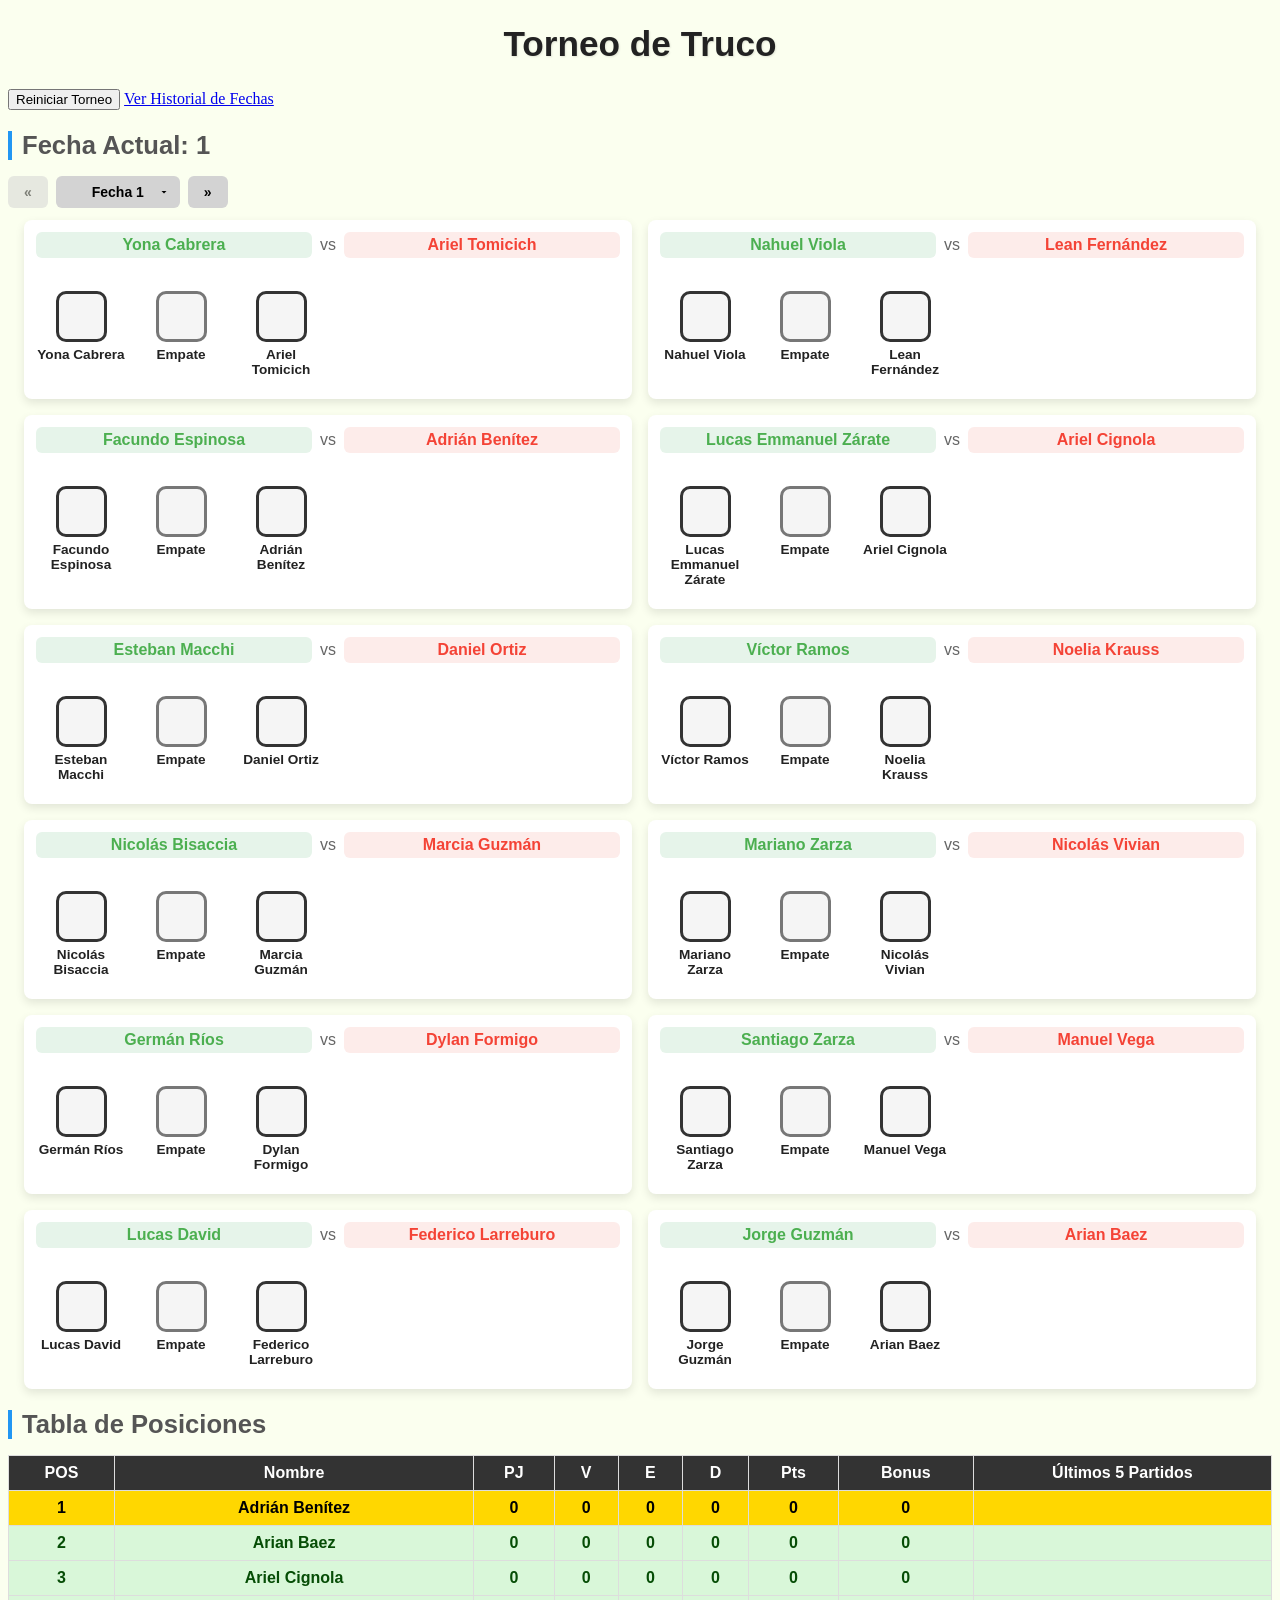
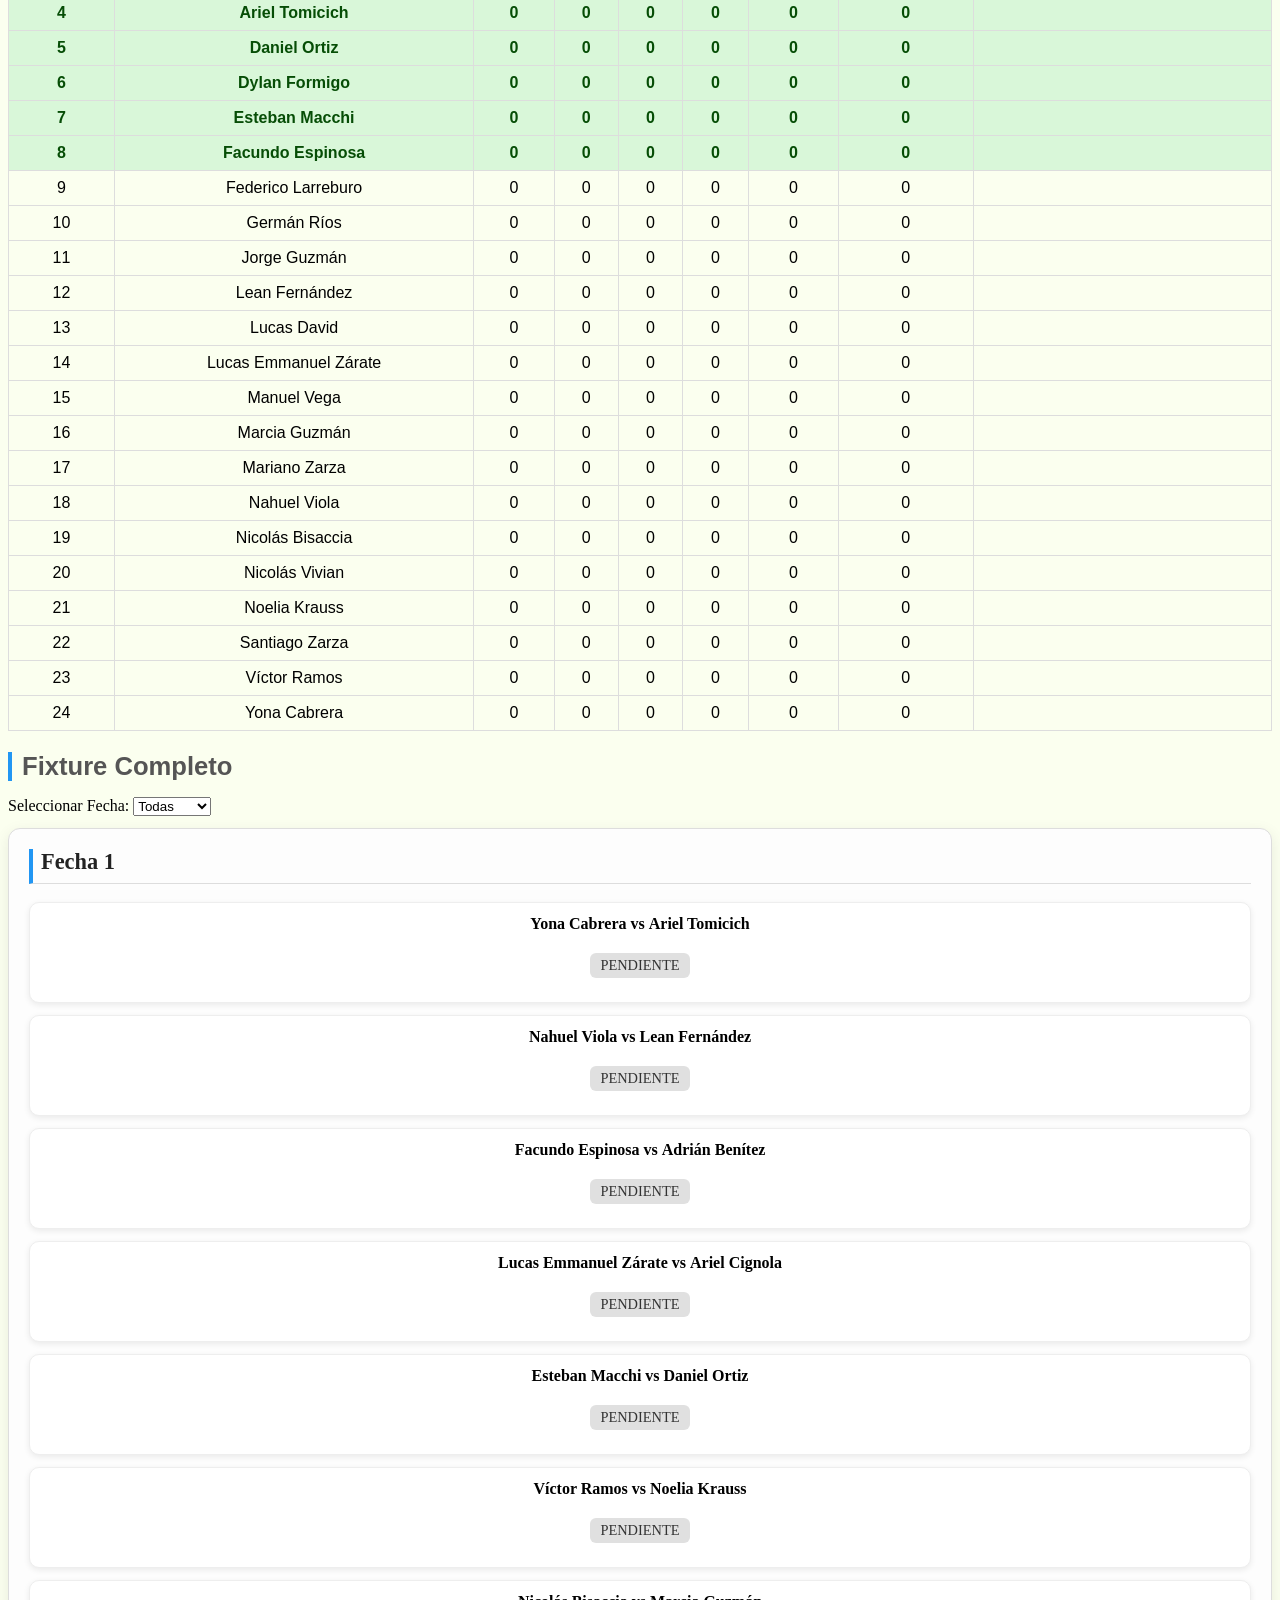
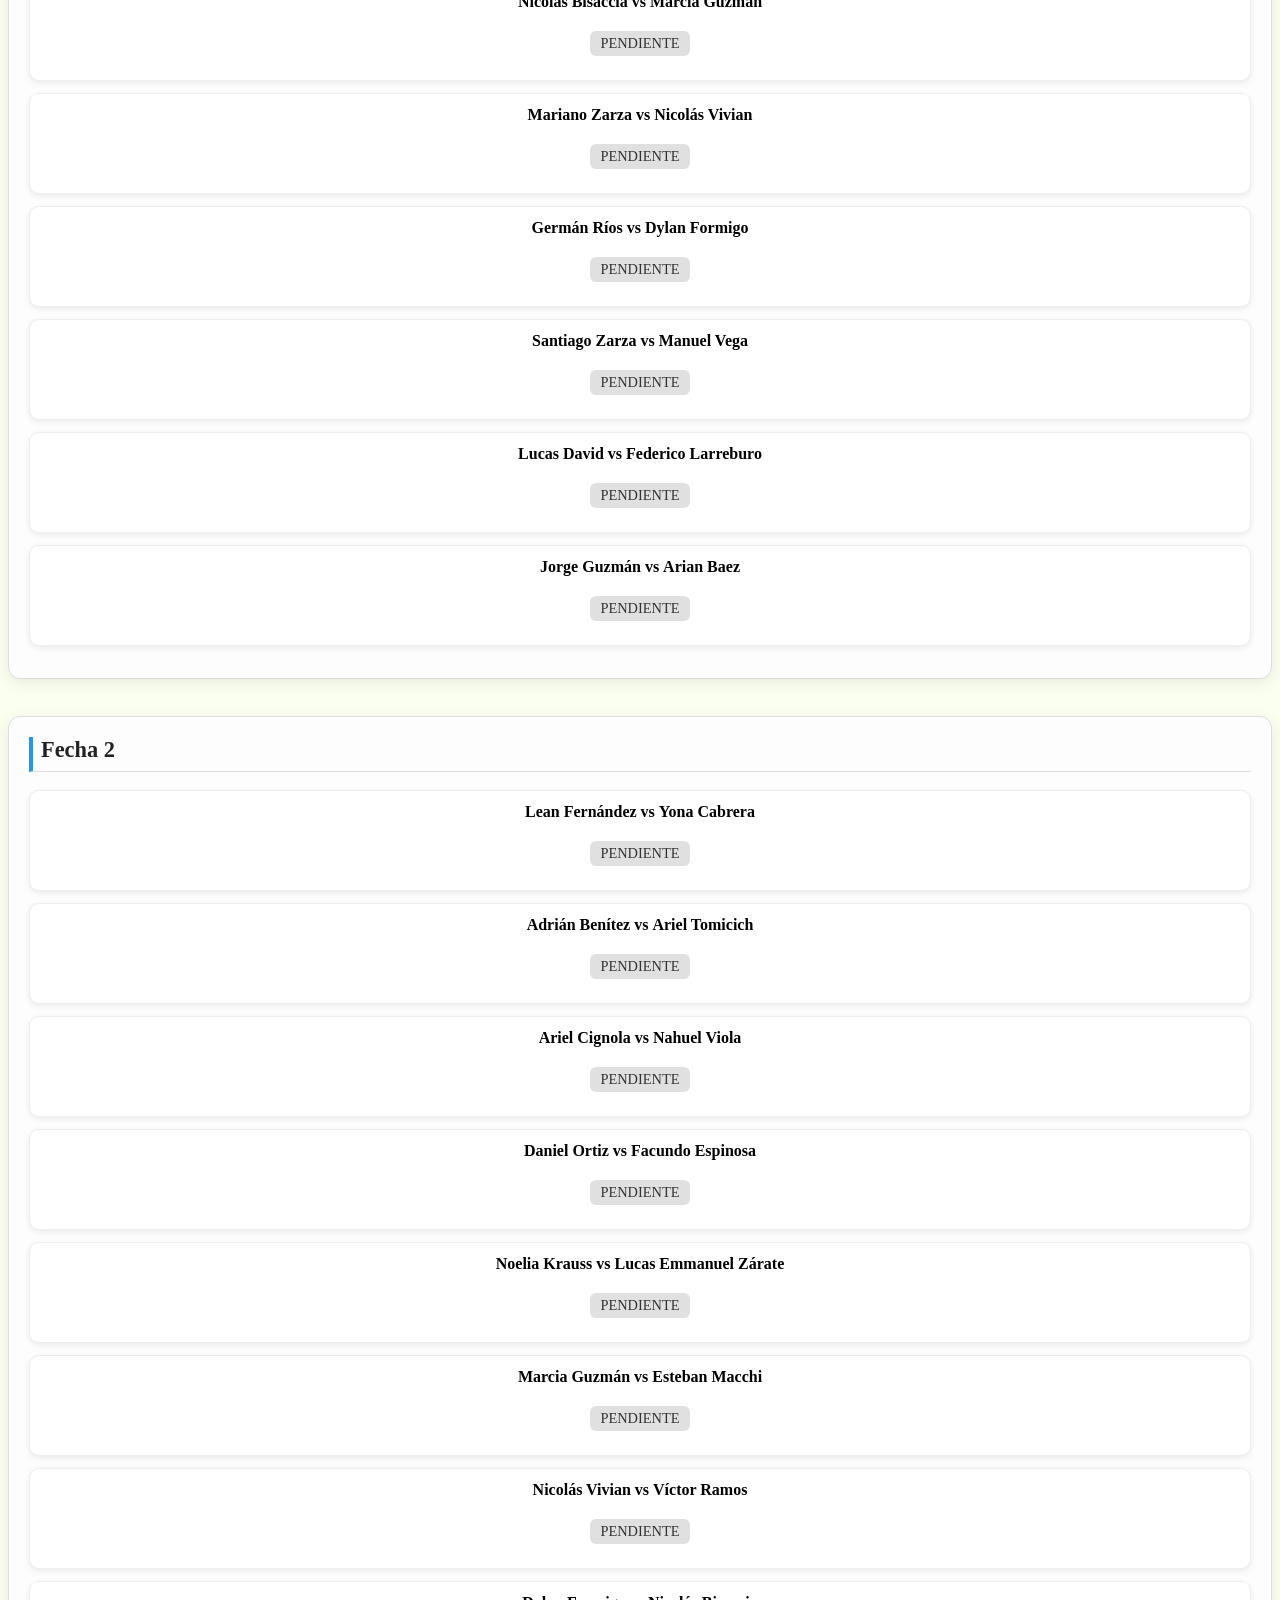
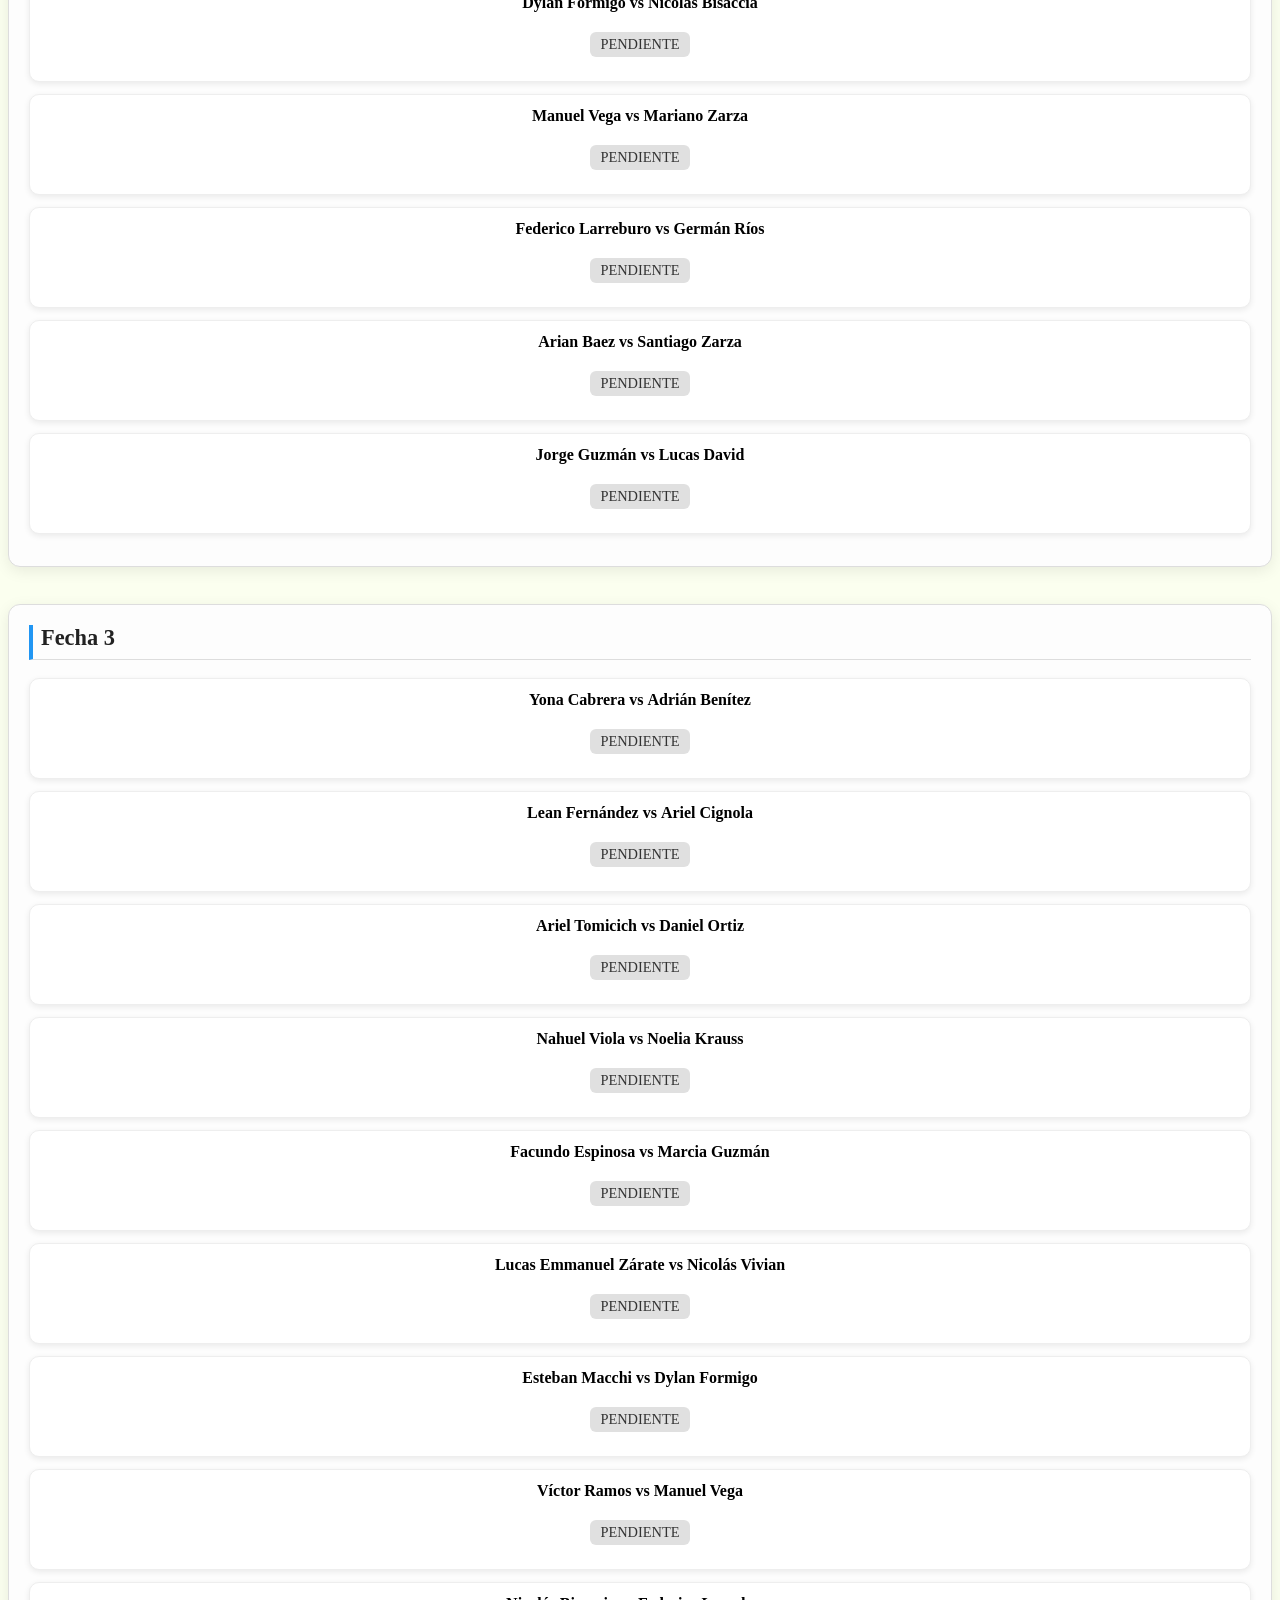
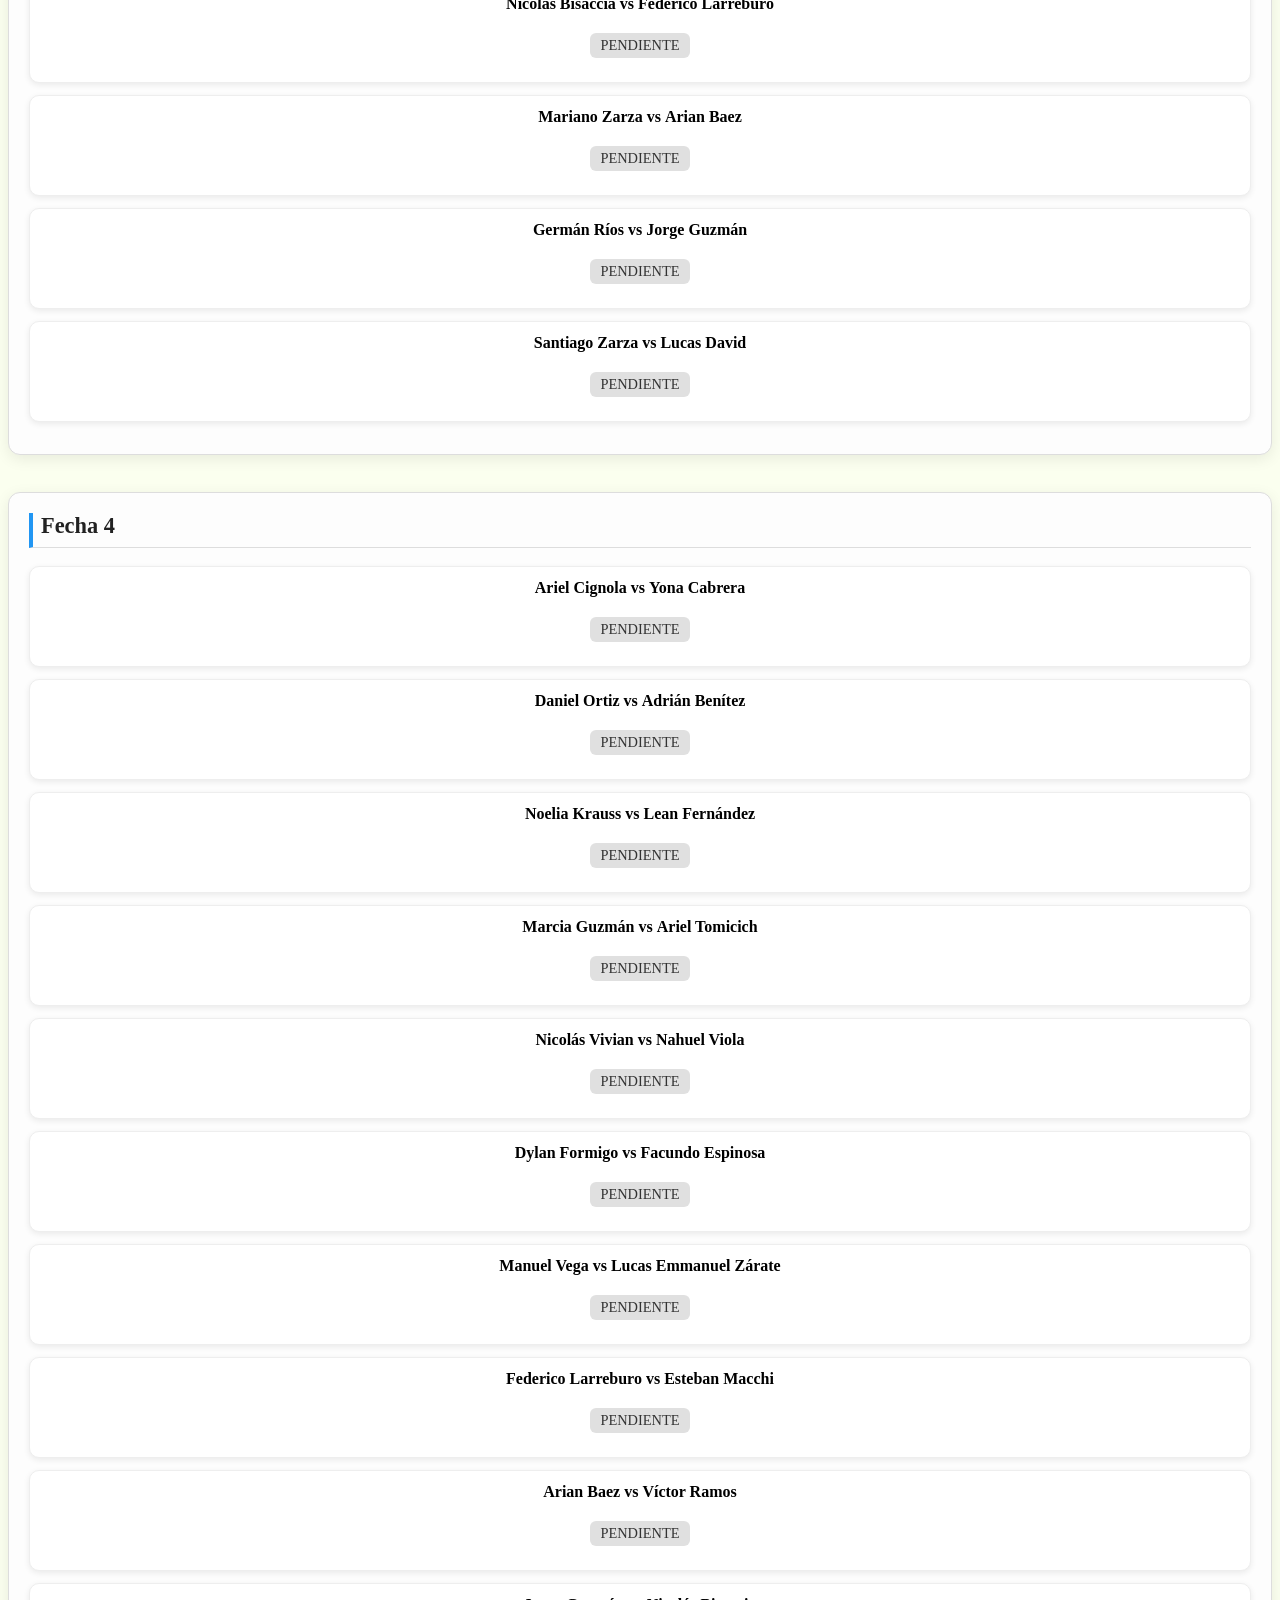
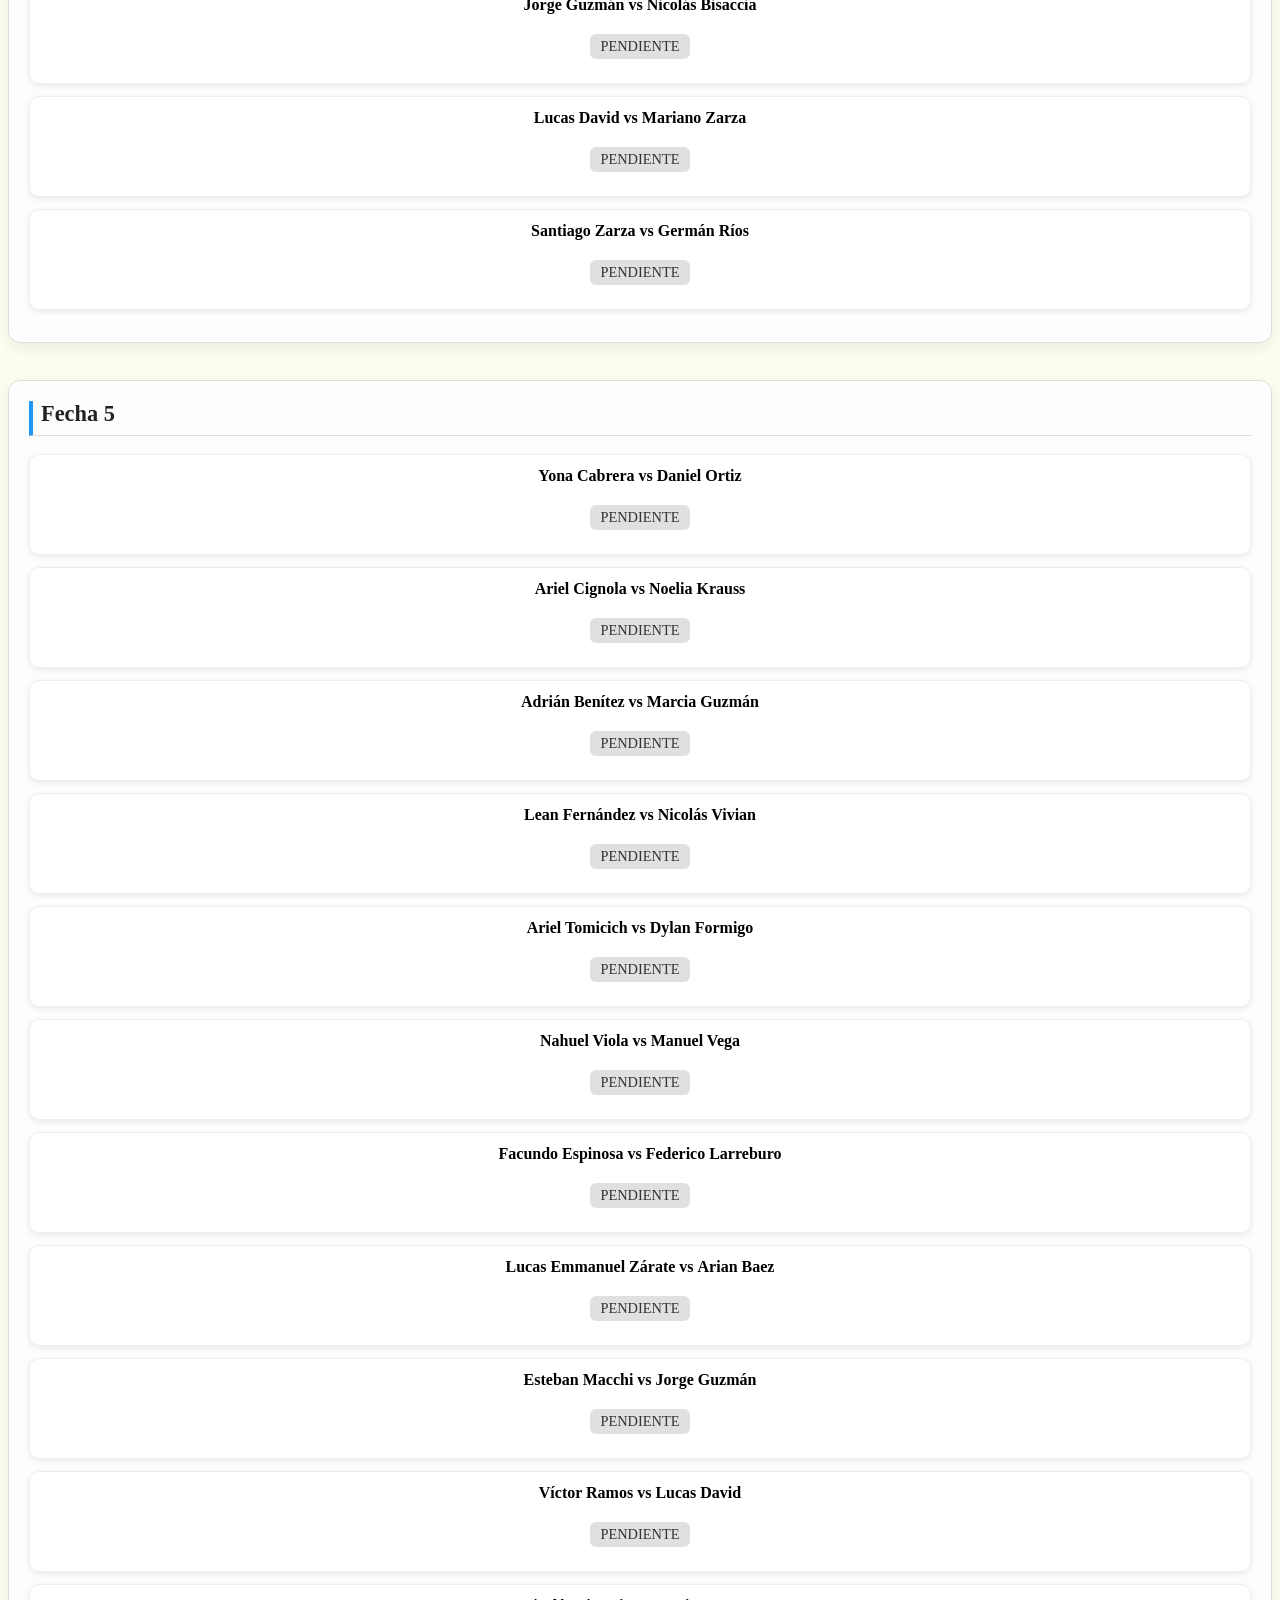
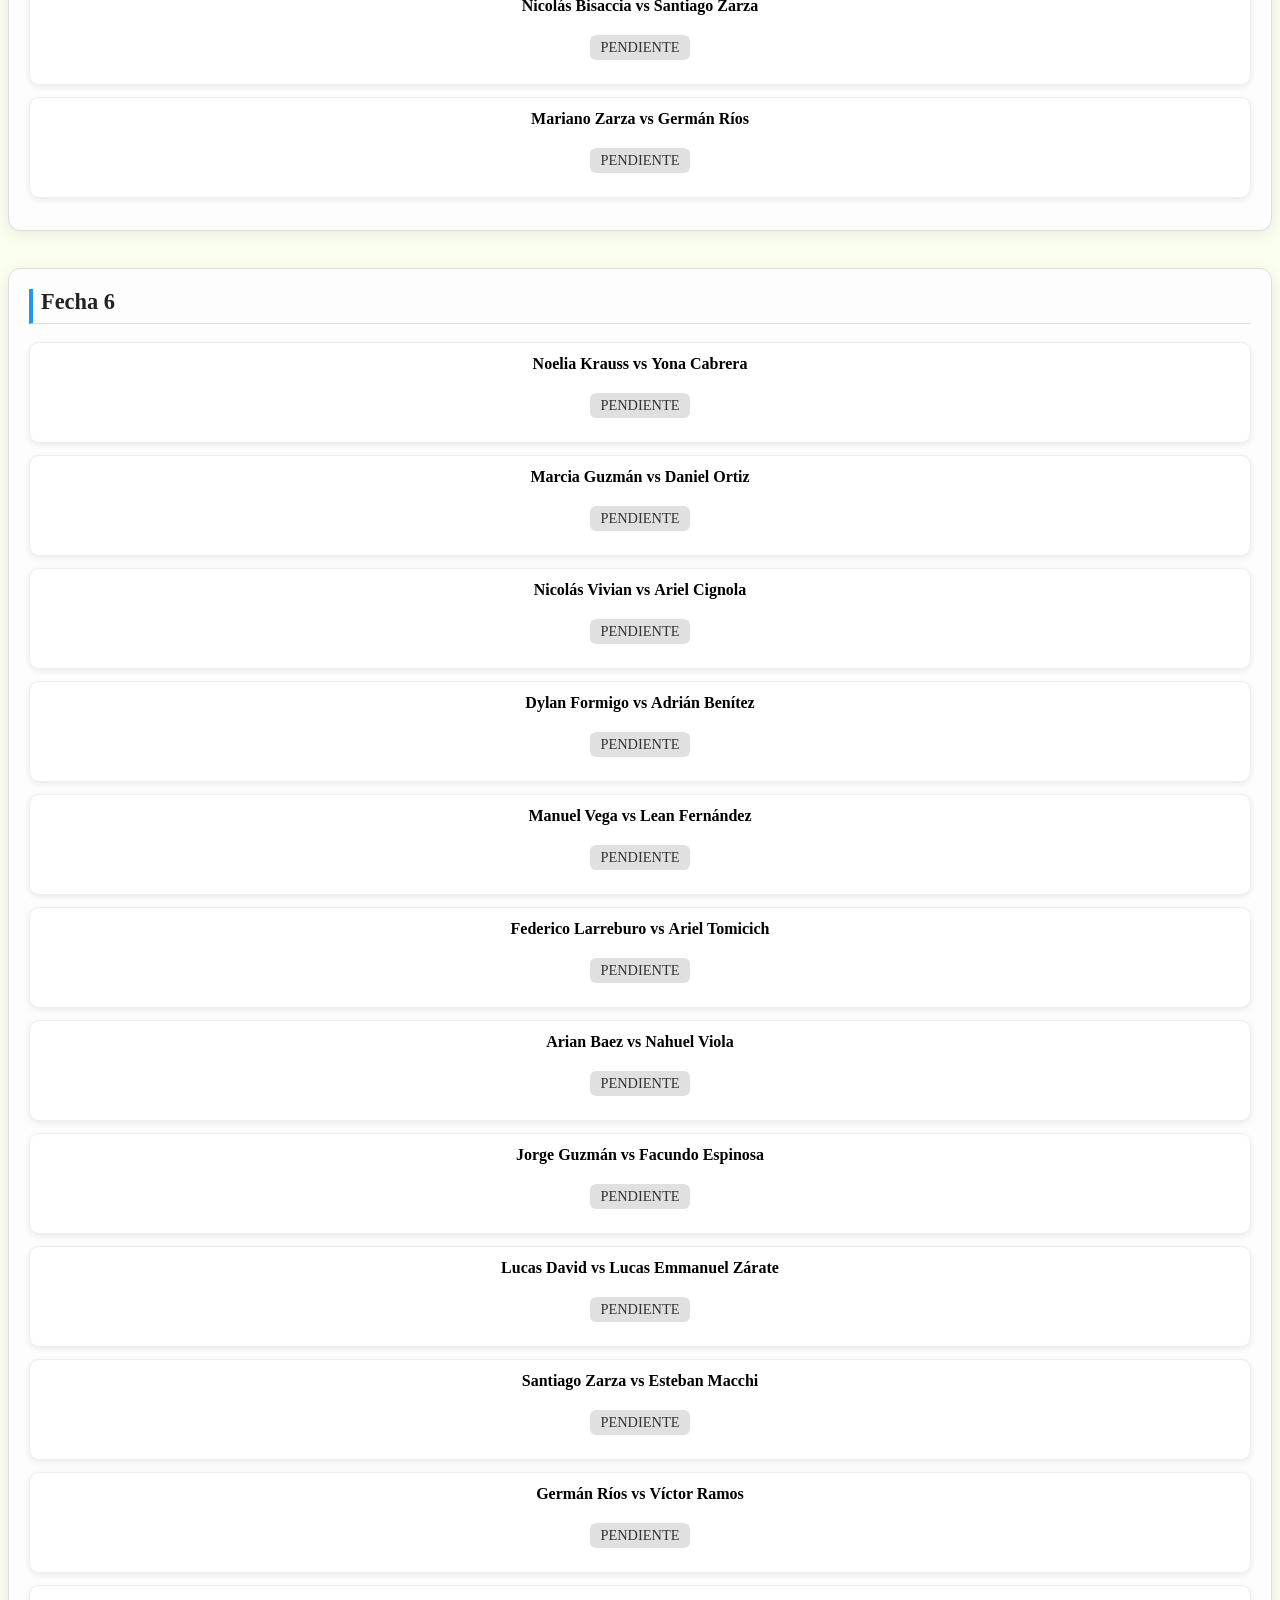
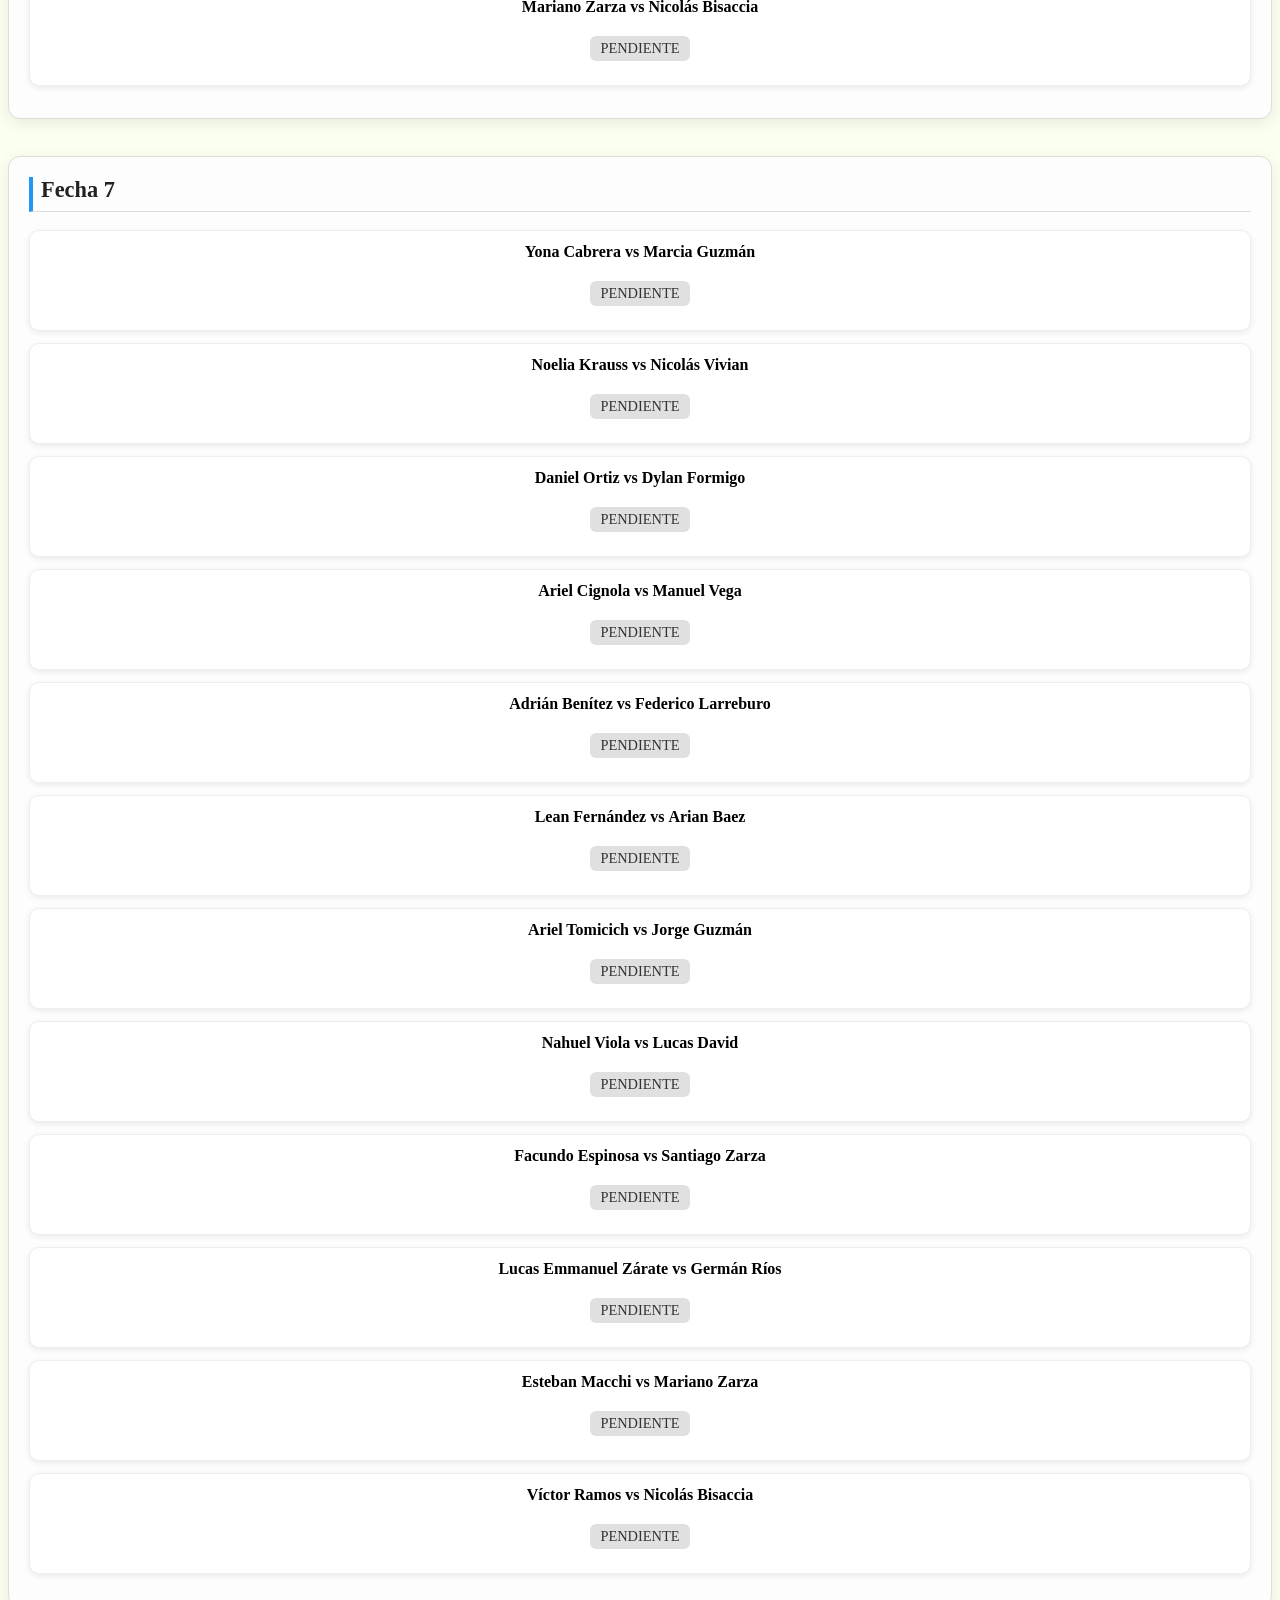
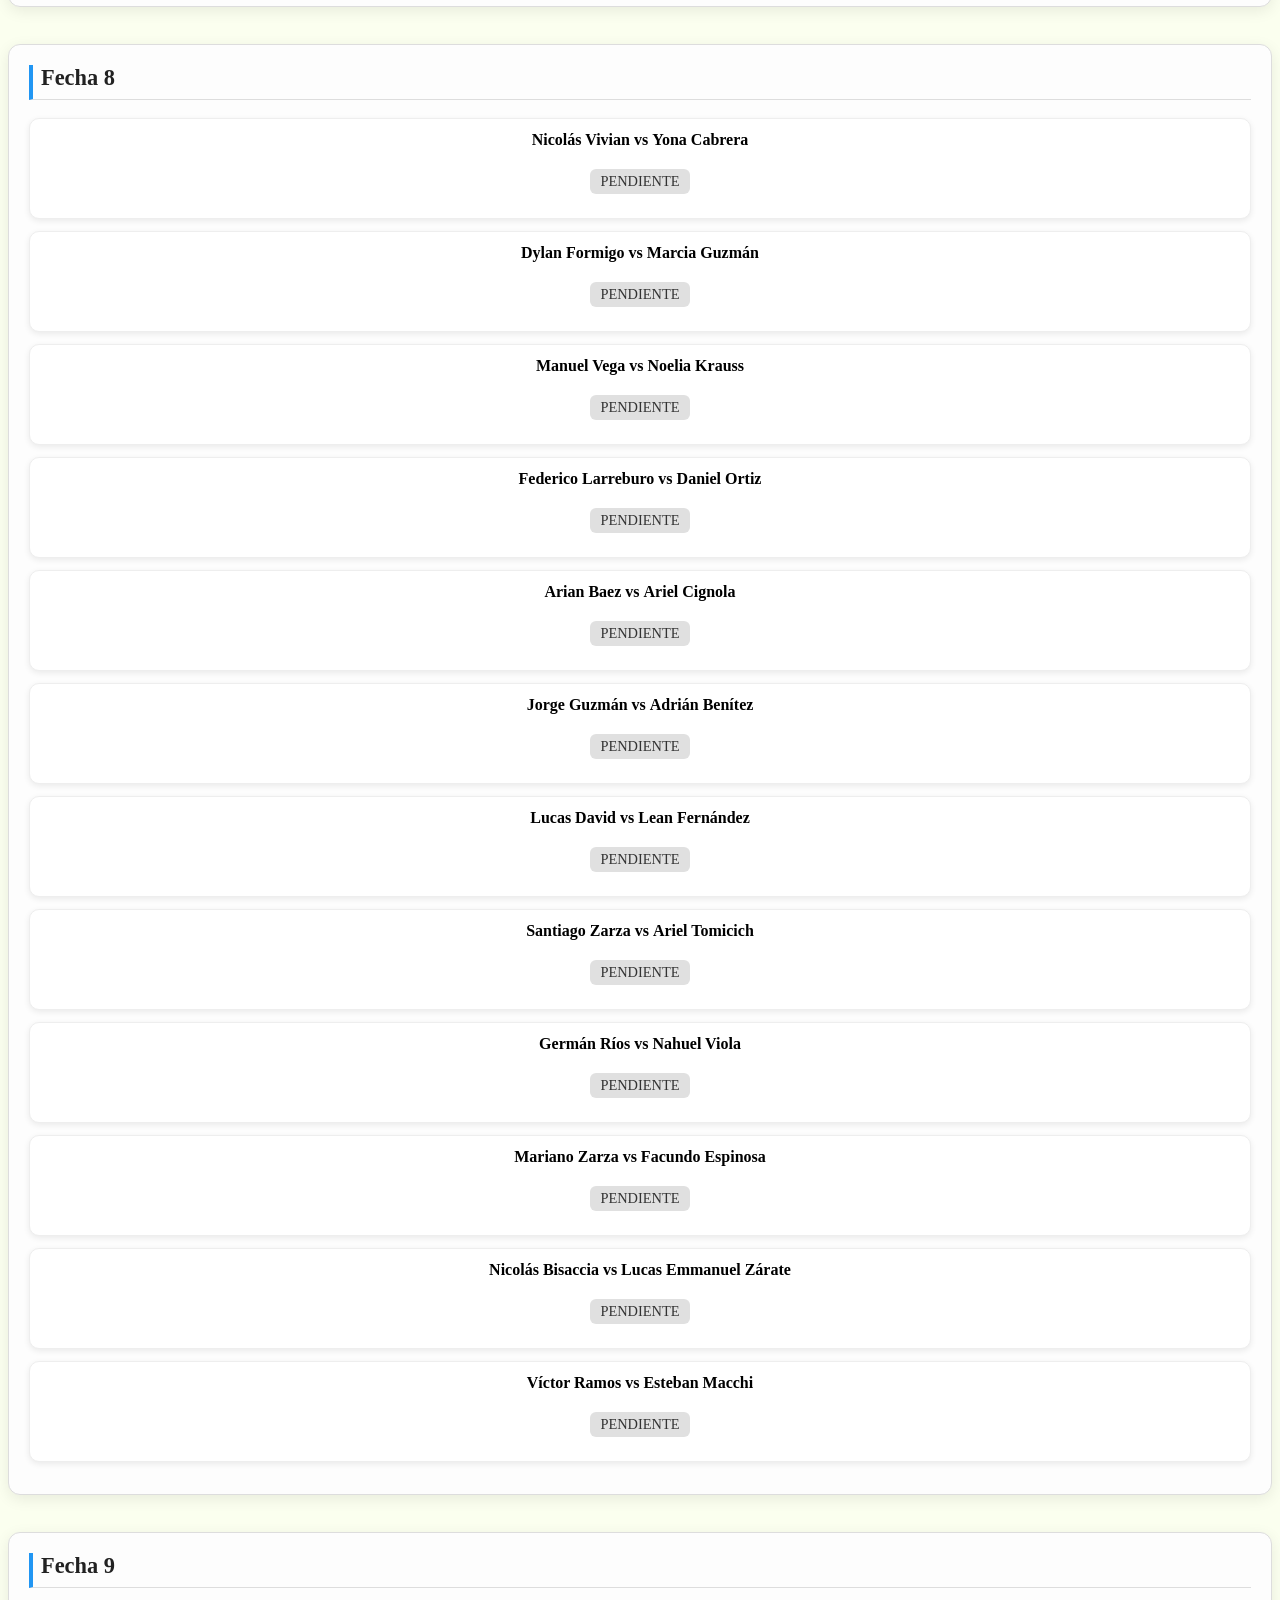
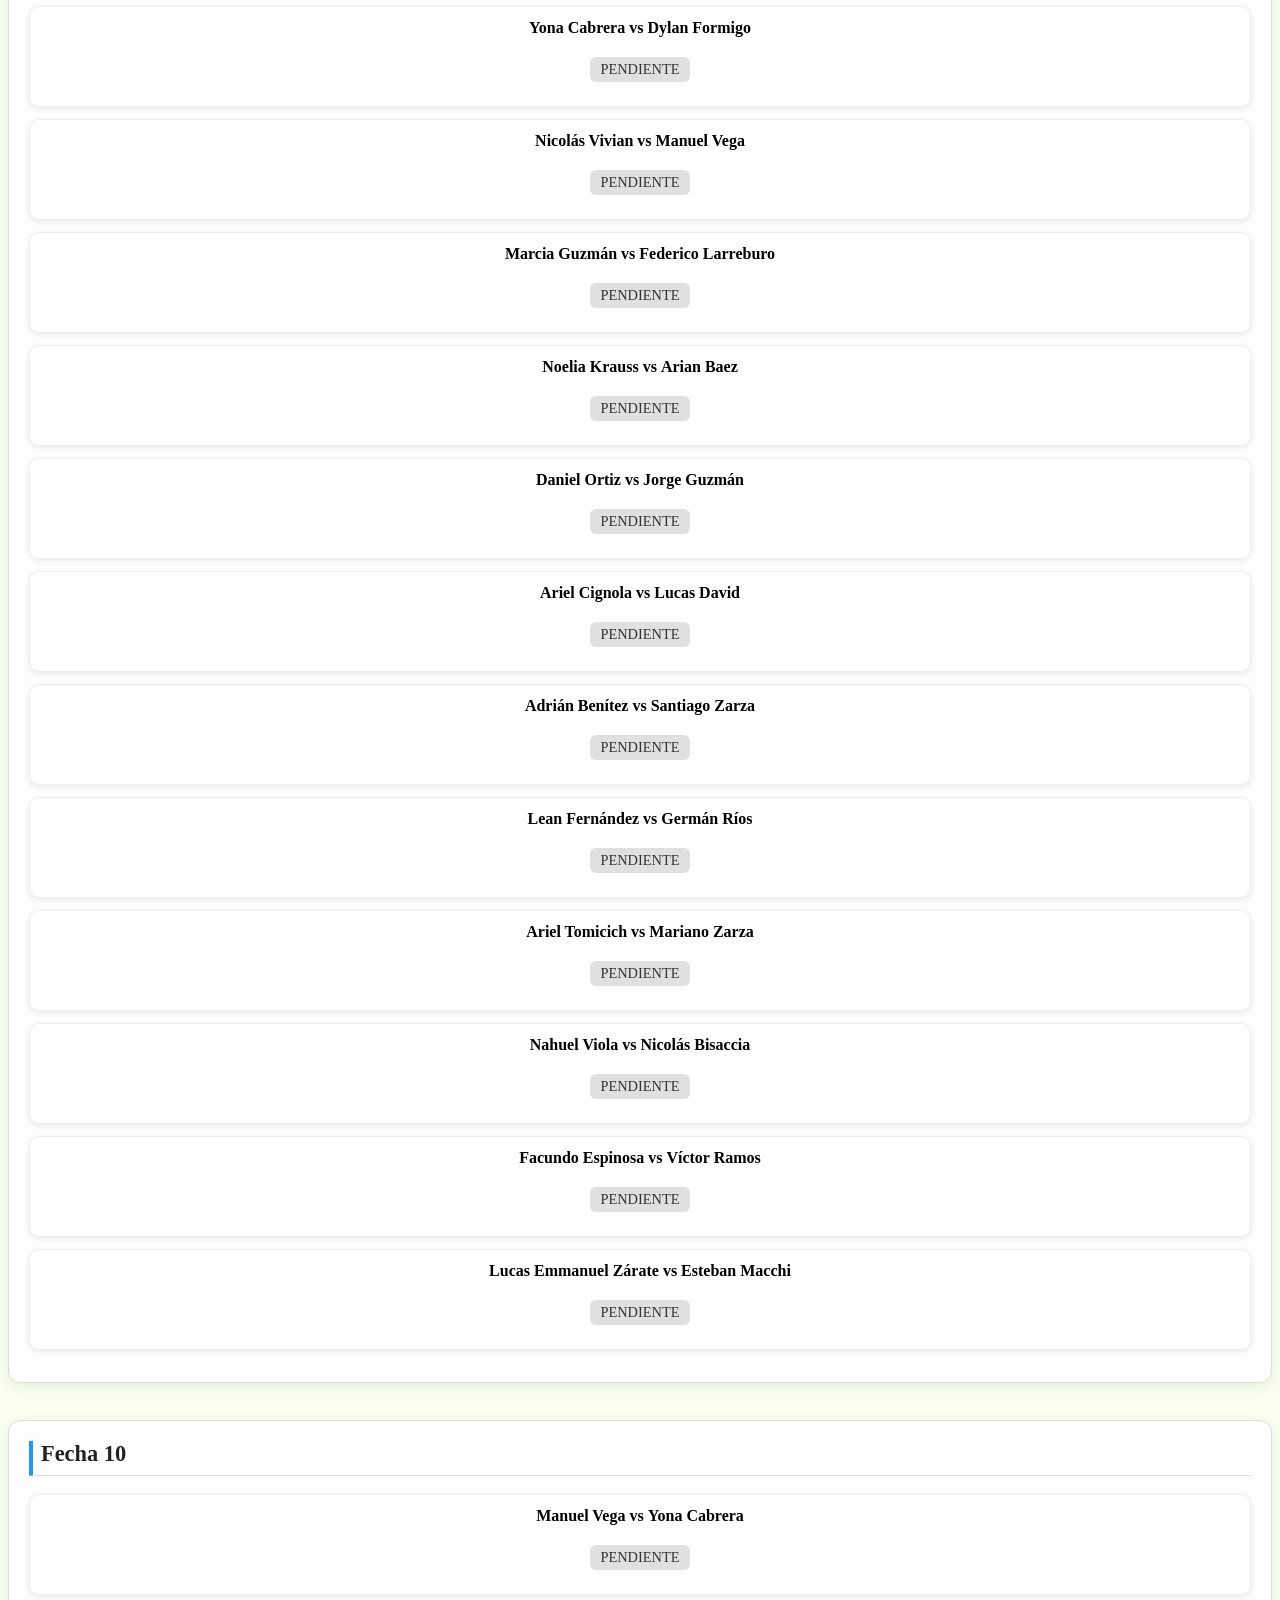
==== index.html @ e405fe9b "primer commit" ====
<!DOCTYPE html>
<html lang="en">
<head>
    <meta charset="UTF-8">
    <meta name="viewport" content="width=device-width, initial-scale=1.0">
    <link rel="shortcut icon" href="./fotos/favicon.ico" type="image/x-icon">
    <link rel="stylesheet" href="./css/estilo.css">
    <meta name="description=" content="Torneo de truco">
    <title>Torneos de Truco</title>
</head>
<body>

    <h1>Torneo de Truco</h1>

    <button onclick="reiniciarTorneo()">Reiniciar Torneo</button>
    <a href="./pages/historial.html" style="display:inline-block; margin-top:10px;">Ver Historial de Fechas</a>

    <h2>Fecha Actual: <span id="fecha-num">1</span></h2>
    <div id="fecha-info">
    <span id="fecha-num"></span>
    <span id="boton-siguiente-container"></span>
    </div>

    <div id="partidos"></div>

    <h2>Tabla de Posiciones</h2>
    <table id="tabla">
    <thead>
        <tr>
            <th>POS</th>
            <th>Nombre</th>
            <th>PJ</th>
            <th>V</th>
            <th>E</th>
            <th>D</th>
            <th>Pts</th>
            <th>Bonus</th>
            <th>Últimos 5 Partidos</th>
        </tr>
    </thead>
    <tbody></tbody>
    </table>


    <h2>Fixture Completo</h2>
    
    <label for="selector-fecha">Seleccionar Fecha:</label>
    <select id="selector-fecha"></select>
    <div id="fixture-completo"></div>
    

<script src="./js/script.js"></script>
</body>
</html>
---- css/estilo.css ----
#tabla {
  width: 100%;
  border-collapse: collapse;
  font-family: "Arial", sans-serif;
}
#tabla th, #tabla td {
  padding: 8px 12px;
  text-align: center;
  border: 1px solid #ddd;
}
#tabla th {
  background-color: #333;
  color: #fff;
}
#tabla tbody tr {
  transition: background 0.2s;
}
#tabla tbody tr:hover {
  background-color: #f5f5f5;
}
#tabla tbody tr:first-child {
  background-color: #FFD700;
  font-weight: bold;
  color: #000;
}
#tabla tbody tr:nth-child(n+2):nth-child(-n+8) {
  background-color: #d9f7d9;
  font-weight: bold;
  color: #064d06;
}

/* FIXTURE COMPLETO */
.fixture-fecha {
  background: #fff;
  border: 1px solid #ddd;
  border-radius: 10px;
  padding: 15px;
  box-shadow: 0 3px 6px rgba(0, 0, 0, 0.08);
  margin-bottom: 25px;
}
.fixture-fecha h3 {
  margin: 0 0 12px;
  font-size: 1.3rem;
  color: #222;
  border-left: 4px solid #2196F3;
  padding-left: 8px;
}

.partido-item {
  display: flex;
  justify-content: space-between;
  align-items: center;
  padding: 10px 12px;
  margin-bottom: 8px;
  background: #f9f9f9;
  border-radius: 8px;
  border: 1px solid #eee;
}
.partido-item span {
  font-weight: bold;
}

.partido-estado {
  color: #555;
  font-size: 0.9rem;
}
.partido-estado.finalizado {
  color: #4CAF50;
  font-weight: bold;
}
.partido-estado.pendiente {
  color: #f44336;
  font-weight: bold;
}

#fixture-completo {
  display: flex;
  flex-direction: column;
  gap: 25px;
  margin-top: 15px;
}
#fixture-completo .fixture-fecha {
  background: #fdfdfd;
  border-radius: 12px;
  padding: 20px;
  box-shadow: 0 4px 15px rgba(0, 0, 0, 0.08);
}
#fixture-completo .fixture-fecha h3 {
  margin-bottom: 18px;
  font-size: 1.4rem;
  color: #222;
  border-bottom: 1px solid #ddd;
  padding-bottom: 8px;
}
#fixture-completo .fixture-fecha .partido-item {
  display: flex;
  flex-direction: column;
  gap: 8px;
  margin-bottom: 12px;
  padding: 12px 15px;
  border-radius: 10px;
  background: #fff;
  box-shadow: 0 2px 6px rgba(0, 0, 0, 0.08);
  transition: transform 0.2s, box-shadow 0.2s;
  cursor: pointer;
}
#fixture-completo .fixture-fecha .partido-item:hover {
  transform: translateY(-2px);
  box-shadow: 0 6px 16px rgba(0, 0, 0, 0.15);
}
#fixture-completo .fixture-fecha .partido-item .fila-equipos {
  display: flex;
  justify-content: space-between;
  font-weight: 600;
  font-size: 1.1rem;
  color: #333;
}
#fixture-completo .fixture-fecha .partido-item .fila-equipos span {
  flex: 1;
  text-align: center;
}
#fixture-completo .fixture-fecha .partido-item .fila-resultado {
  display: flex;
  justify-content: space-between;
  align-items: center;
  font-size: 1rem;
}
#fixture-completo .fixture-fecha .partido-item .fila-resultado .resultado {
  font-weight: bold;
  min-width: 60px;
  text-align: center;
}
#fixture-completo .fixture-fecha .partido-item .fila-resultado .partido-estado {
  border-radius: 6px;
  padding: 4px 10px;
  font-size: 0.9rem;
  font-weight: 500;
  text-transform: uppercase;
}
#fixture-completo .fixture-fecha .partido-item .fila-resultado .partido-estado.finalizado.local {
  background: #4caf50;
  color: #fff;
}
#fixture-completo .fixture-fecha .partido-item .fila-resultado .partido-estado.finalizado.visitante {
  background: #f44336;
  color: #fff;
}
#fixture-completo .fixture-fecha .partido-item .fila-resultado .partido-estado.finalizado.empate {
  background: #ffc107;
  color: #000;
}
#fixture-completo .fixture-fecha .partido-item .fila-resultado .partido-estado.pendiente {
  background: #e0e0e0;
  color: #333;
}
#fixture-completo .fixture-fecha .partido-item .fila-resultado .btn-detalles {
  background: #2196f3;
  color: #fff;
  border: none;
  padding: 5px 12px;
  border-radius: 6px;
  cursor: pointer;
  font-size: 0.85rem;
  transition: background 0.2s;
}
#fixture-completo .fixture-fecha .partido-item .fila-resultado .btn-detalles:hover {
  background: #1976d2;
}

.partidos-container {
  display: grid;
  grid-template-columns: repeat(2, 1fr);
  grid-template-rows: repeat(2, auto);
  gap: 16px;
  padding: 0 16px;
}

.partido {
  background: #ffffff;
  border-radius: 8px;
  box-shadow: 0 4px 10px rgba(0, 0, 0, 0.1);
  padding: 12px;
  display: flex;
  flex-direction: column;
  gap: 8px;
  font-family: "Inter", sans-serif;
}

.partido-header {
  display: flex;
  justify-content: space-between;
  align-items: center;
  font-size: 1rem;
  font-weight: 600;
}
.partido-header .jugador {
  padding: 4px 8px;
  border-radius: 6px;
  flex: 1;
  text-align: center;
}
.partido-header .jugador.local {
  color: #4CAF50;
  background: #e6f4ea;
}
.partido-header .jugador.visitante {
  color: #f44336;
  background: #fdecea;
}
.partido-header .vs {
  margin: 0 8px;
  font-weight: 500;
  color: #666;
}

.resultado {
  align-self: flex-start;
  font-weight: 700;
  padding: 6px 12px;
  border-radius: 8px;
  background: #f0f4ff;
  color: #2196F3;
  font-size: 0.9rem;
}

.resultado-dorado {
  background: #FFD700;
  color: #000;
}

.resultado-gris {
  background: #D3D3D3;
  color: #000;
}

.partido-botones {
  display: flex;
  gap: 8px;
}
.partido-botones button {
  flex: 1;
  padding: 8px 10px;
  font-size: 0.85rem;
  font-weight: 600;
  border: none;
  border-radius: 8px;
  cursor: pointer;
  transition: all 0.2s;
  box-shadow: 0 2px 6px rgba(0, 0, 0, 0.05);
}
.partido-botones button:hover {
  transform: translateY(-2px);
  box-shadow: 0 4px 12px rgba(0, 0, 0, 0.1);
}
.partido-botones button:nth-child(1) {
  background: #4CAF50;
  color: white;
}
.partido-botones button:nth-child(2) {
  background: #f44336;
  color: white;
}
.partido-botones button:nth-child(3) {
  background: #FFC107;
  color: black;
}
.partido-botones button:nth-child(4) {
  background: #2196F3;
  color: white;
}

#boton-siguiente-container button {
  background-color: #d3d3d3; /* gris claro */
  color: #000;
  border: none;
  padding: 8px 16px;
  border-radius: 6px;
  cursor: pointer;
  font-weight: 600;
  font-size: 14px;
  margin-right: 8px;
  transition: background-color 0.3s, transform 0.2s;
}

#boton-siguiente-container button:hover:enabled {
  background-color: #bfbfbf;
  transform: scale(1.05);
}

#boton-siguiente-container button:active:enabled {
  background-color: #a9a9a9;
  transform: scale(0.98);
}

#boton-siguiente-container button:disabled {
  opacity: 0.5;
  cursor: default;
}

/* CONTENEDORES GENERALES */
#fixture-completo,
#partidos {
  margin-top: 12px;
}

#fixture-completo div {
  margin-bottom: 12px;
}

#fixture-completo h3 {
  margin: 0 0 6px;
  font-size: 1.1rem;
  color: #333;
}

body {
  background-color: rgba(251, 255, 236, 0.822);
}

h1, h2 {
  font-family: "Roboto", sans-serif;
  margin-bottom: 1rem;
}

h1 {
  font-size: 2.2rem;
  color: #222;
  text-align: center;
  text-shadow: 1px 1px 2px rgba(0, 0, 0, 0.1);
}

h2 {
  font-size: 1.6rem;
  color: #555;
  border-left: 4px solid #2196F3;
  padding-left: 10px;
}

/* CONTENEDOR MODERNO */
.resultado-moderno {
  display: flex;
  justify-content: space-around;
  margin-top: 15px;
  padding: 10px 0;
  gap: 10px;
}

.res-opcion {
  display: flex;
  flex-direction: column;
  align-items: center;
  cursor: pointer;
  user-select: none;
  transition: transform 0.15s ease;
  width: 90px;
}
.res-opcion:hover {
  transform: scale(1.07);
}
.res-opcion span {
  font-size: 0.85rem;
  font-weight: bold;
  color: #222;
  text-align: center;
}
.res-opcion.empate .res-cuadro {
  border-color: #777;
}
.res-opcion.empate:hover .res-cuadro {
  background: #ddd;
  border-color: #444;
}

.res-cuadro {
  width: 45px;
  height: 45px;
  border: 3px solid #333;
  border-radius: 10px;
  background: #f5f5f5;
  margin-bottom: 5px;
  transition: background 0.2s, border-color 0.2s;
}

.res-opcion:hover .res-cuadro {
  background: #eaeaea;
  border-color: #000;
}

.btn-editar {
  margin-top: 10px;
  padding: 5px 12px;
  background: #040338;
  color: white;
  border: none;
  border-radius: 5px;
  cursor: pointer;
  font-weight: bold;
}
.btn-editar:hover {
  background: #cbdbc2;
  color: black;
}

/*# sourceMappingURL=estilo.css.map */
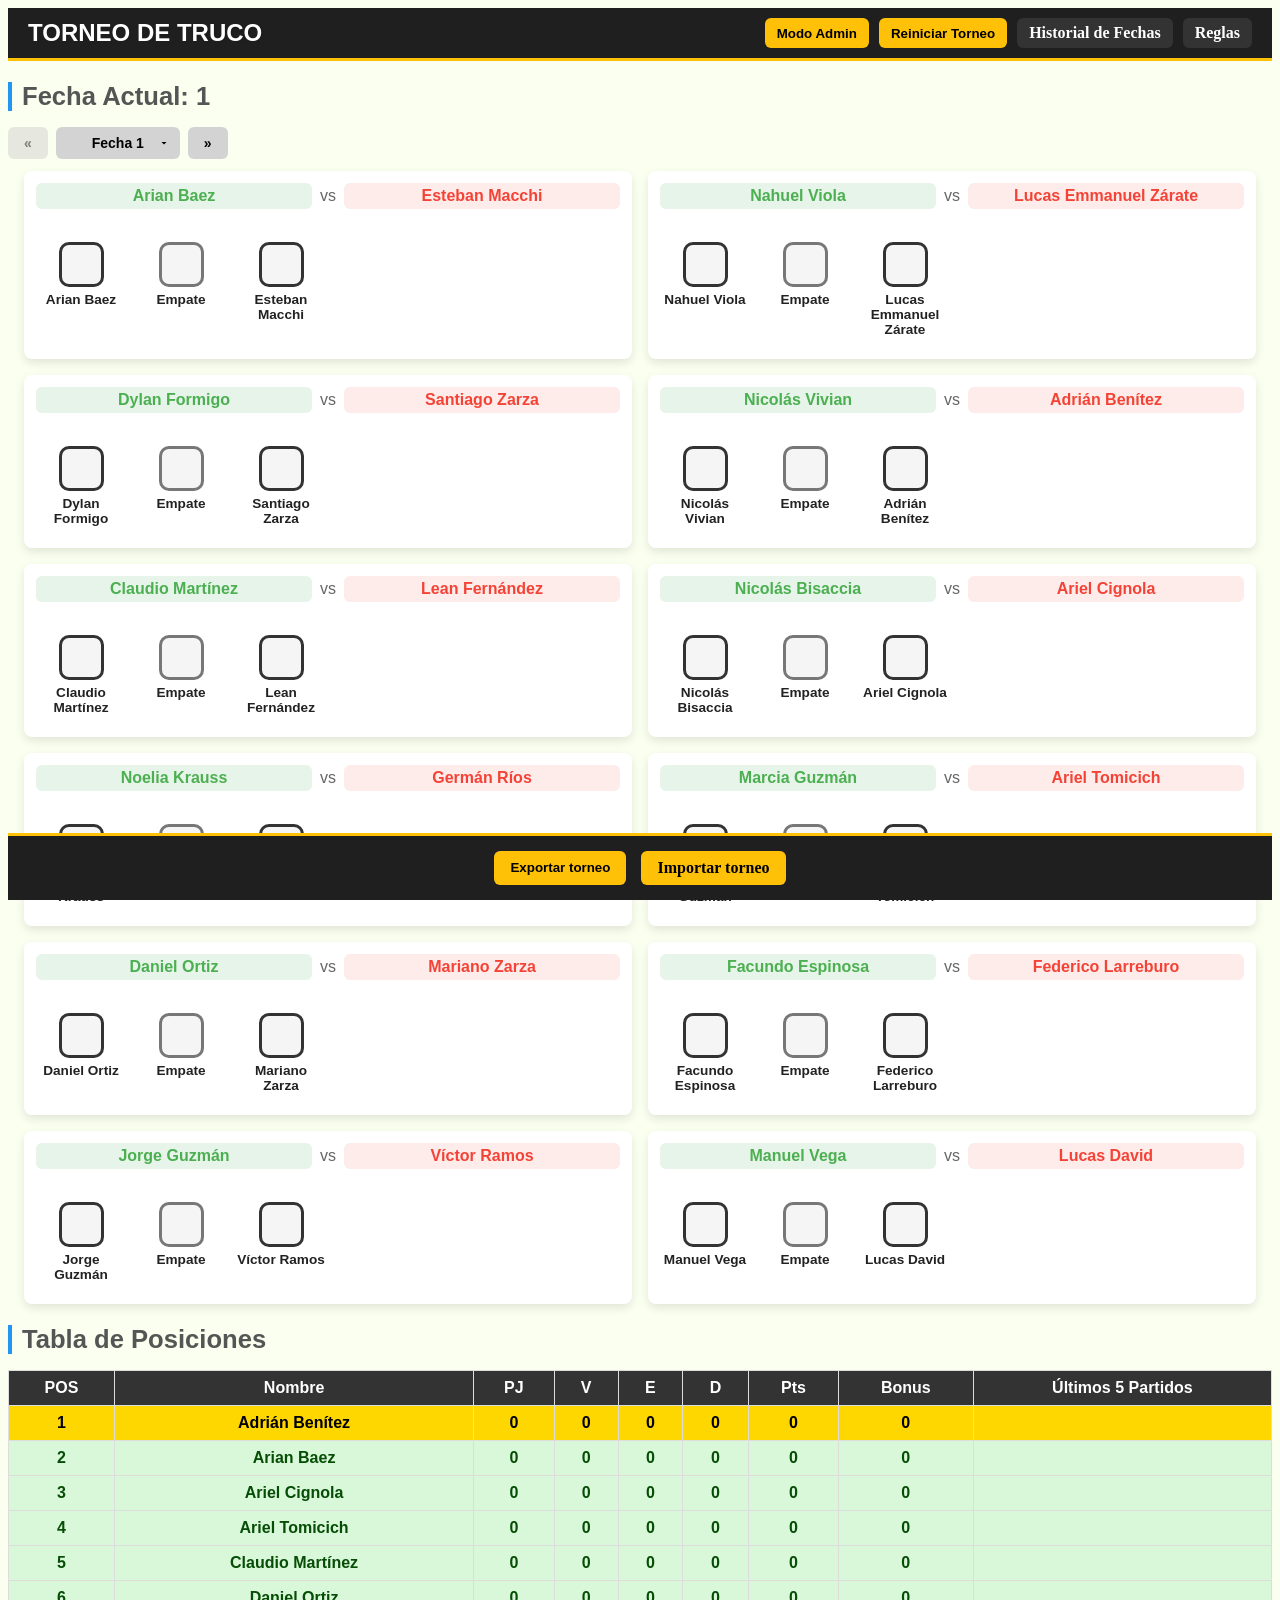
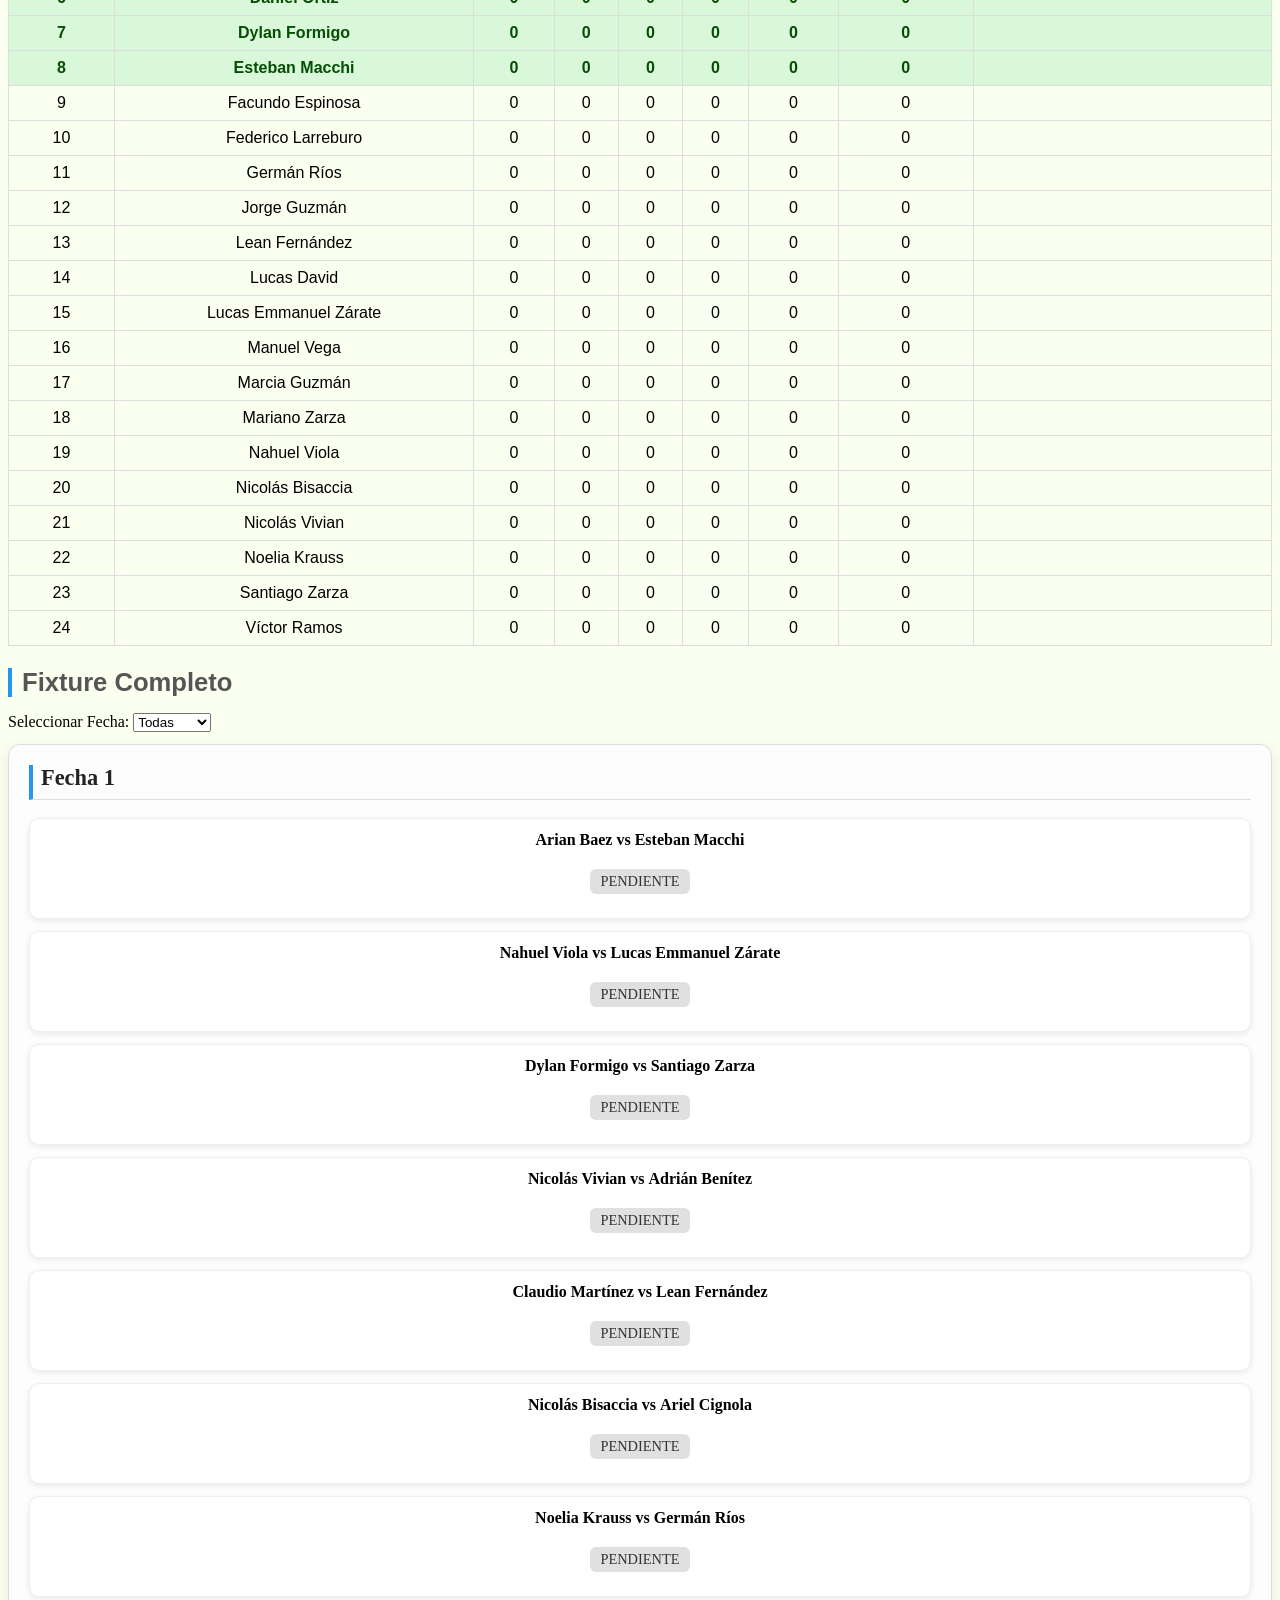
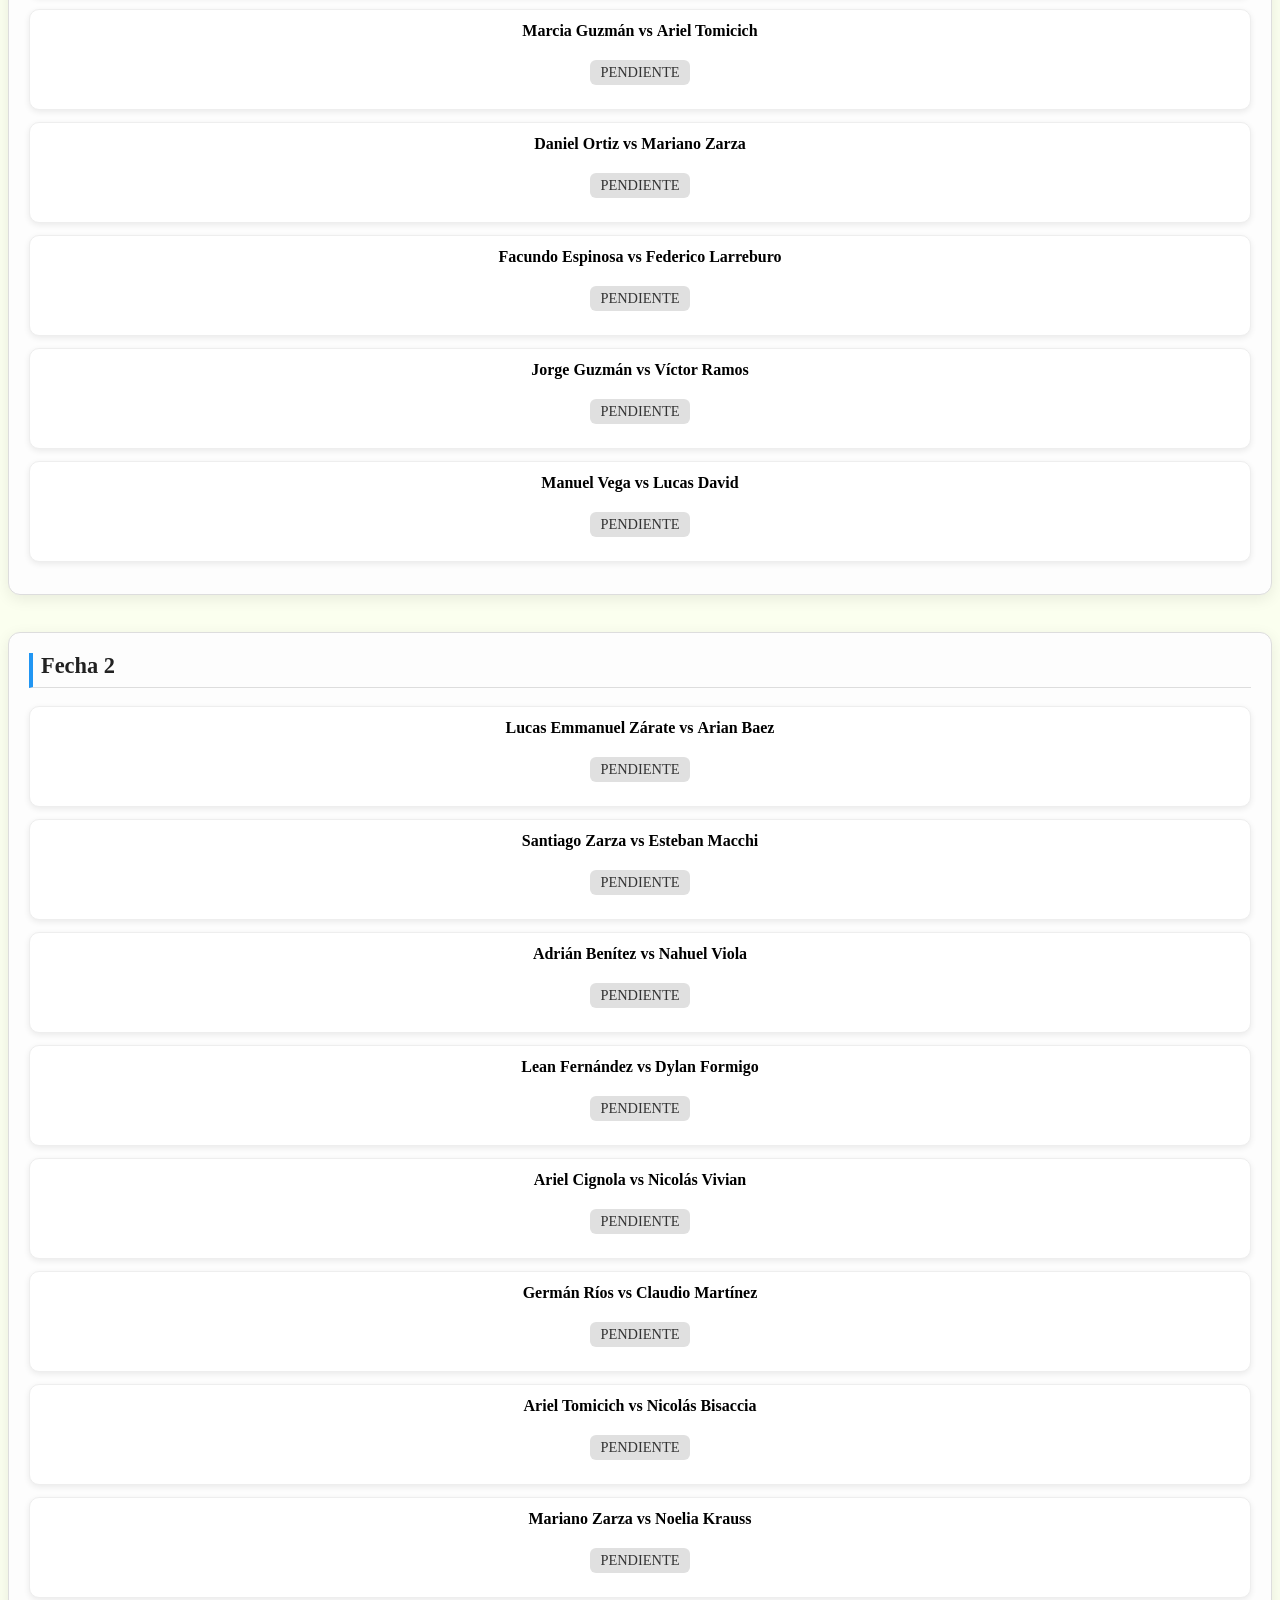
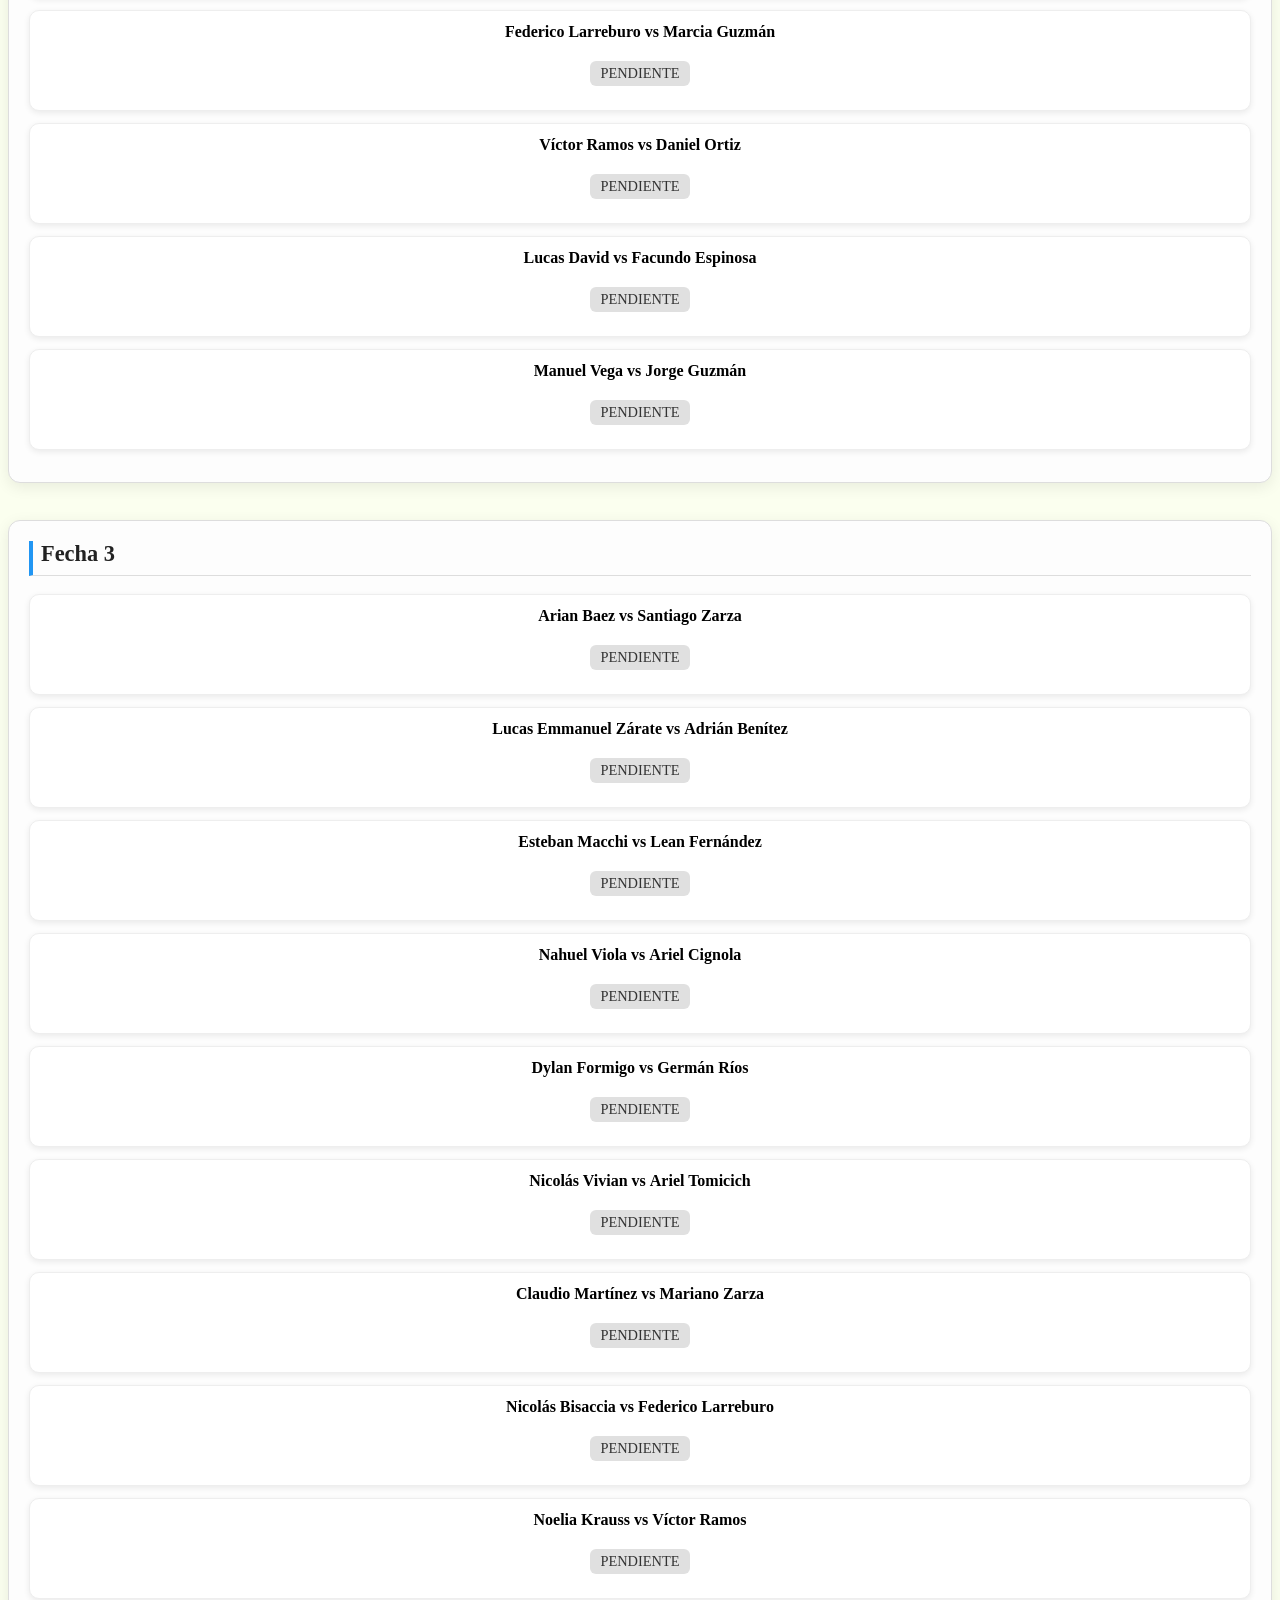
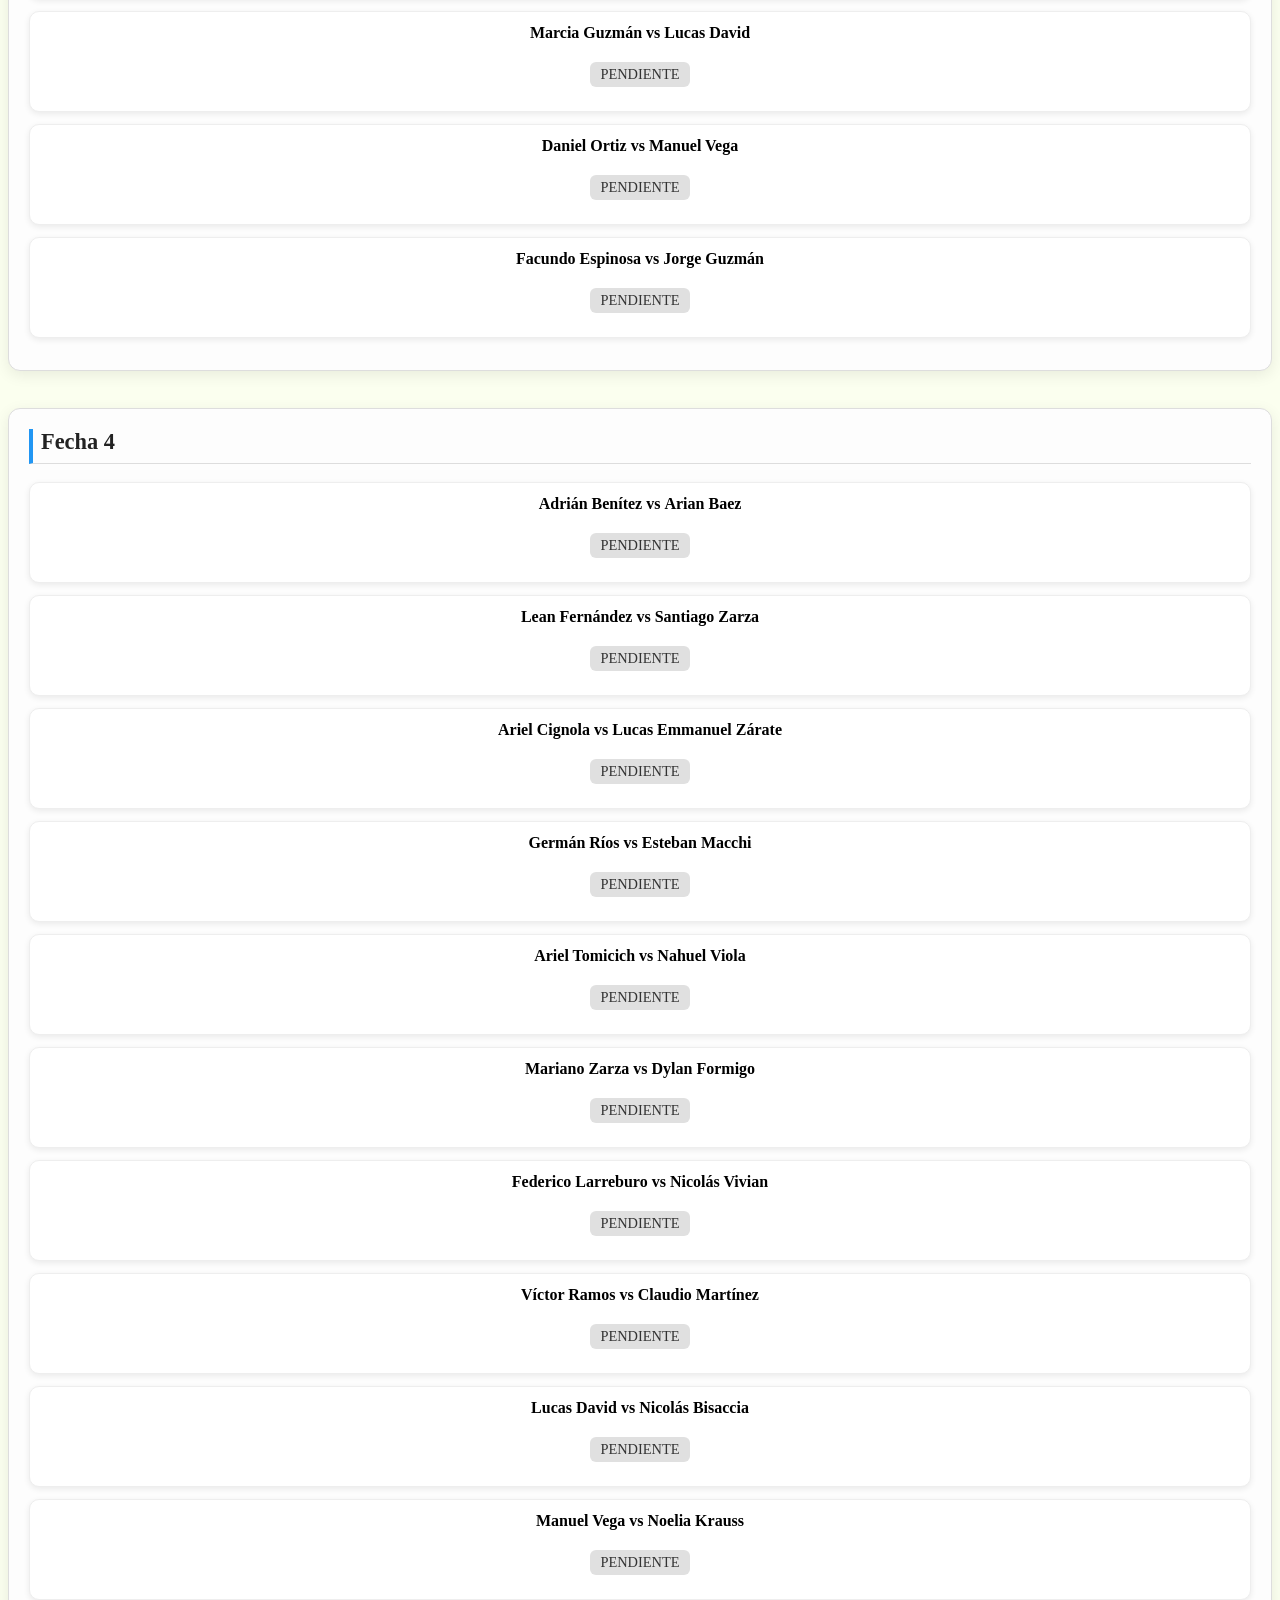
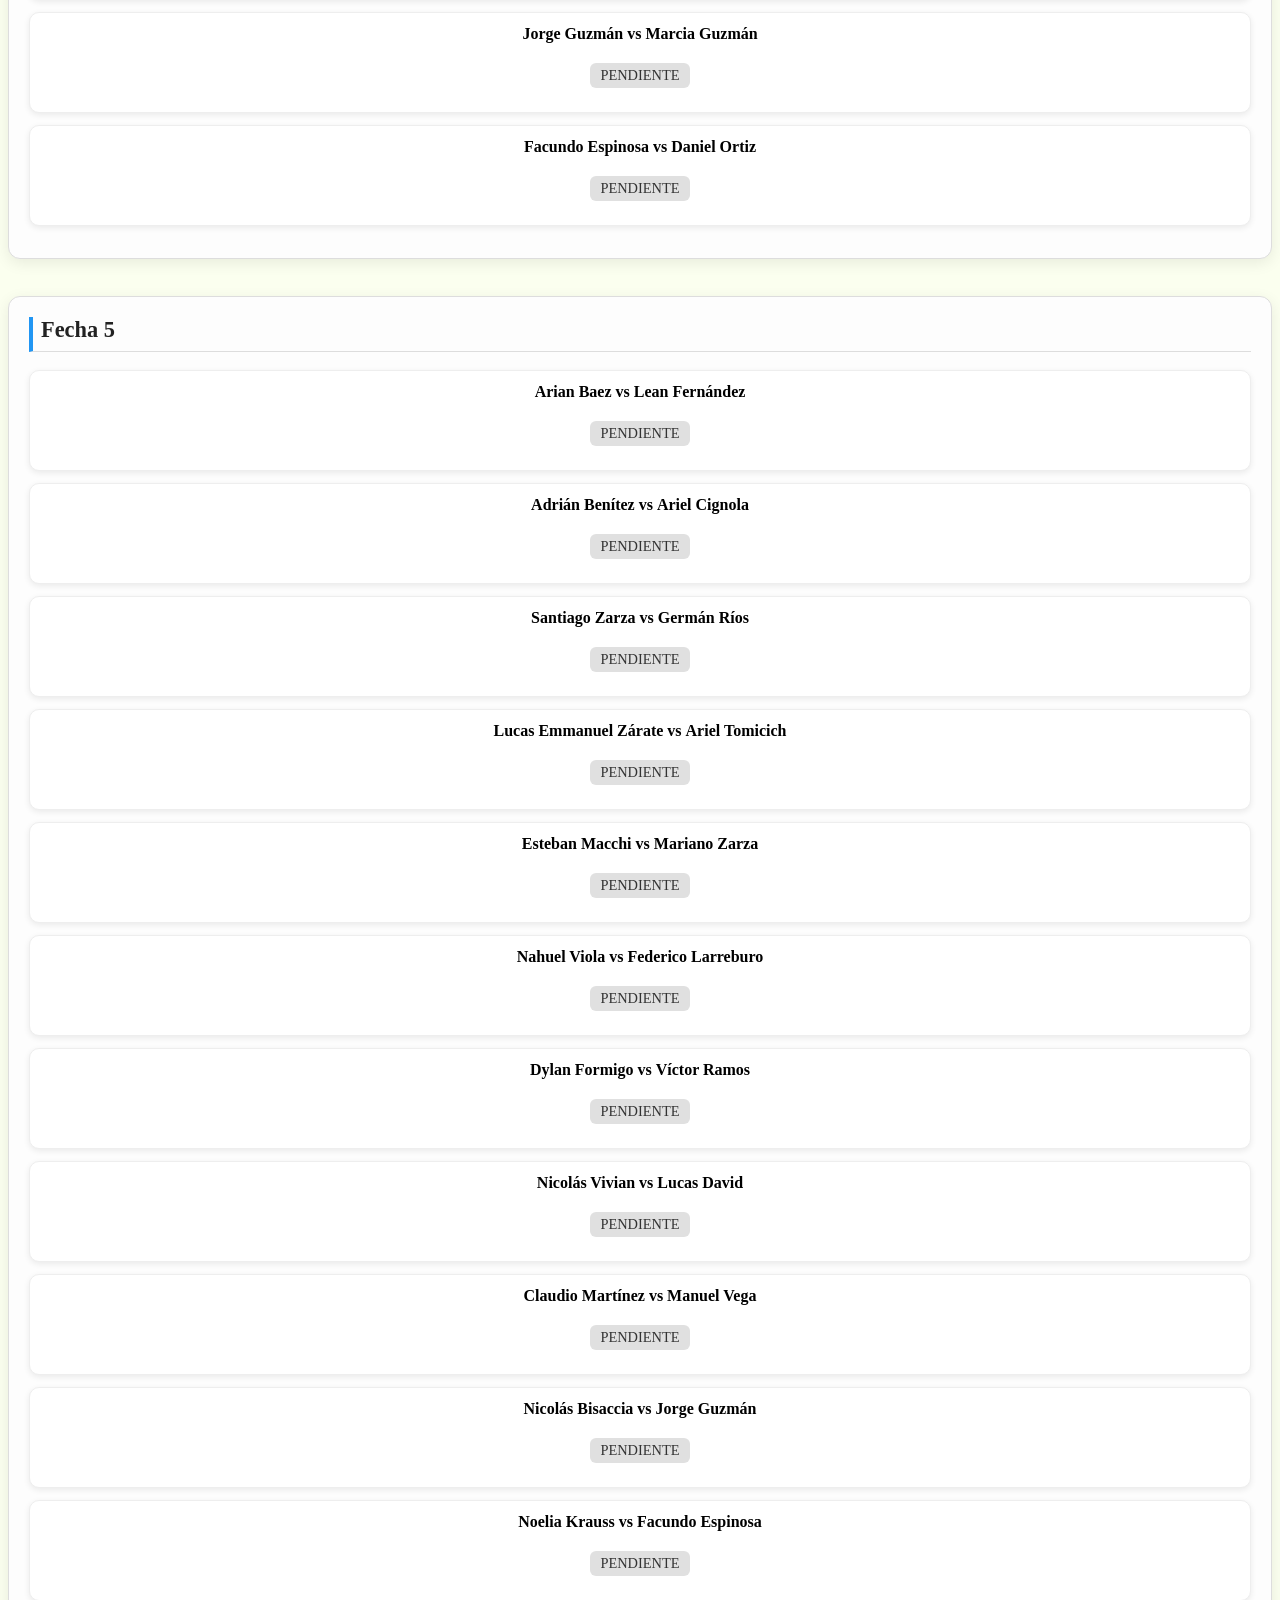
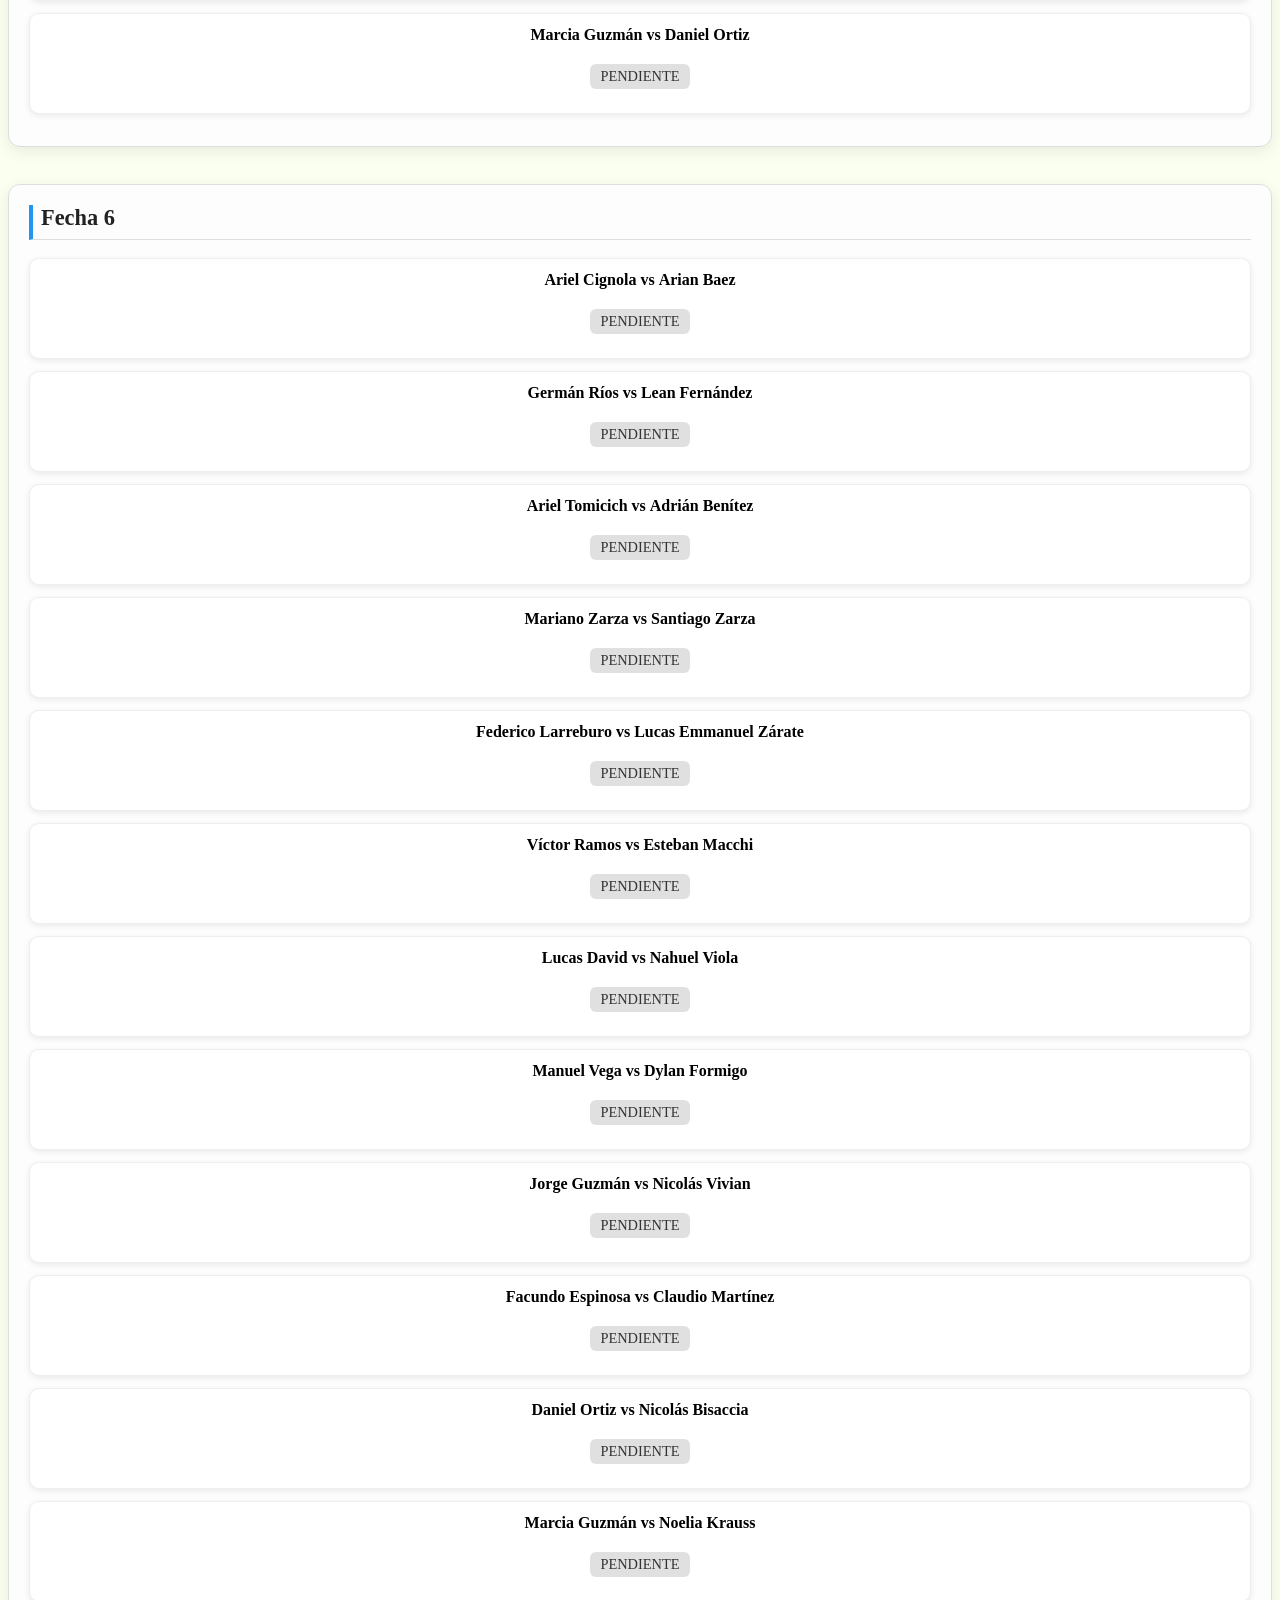
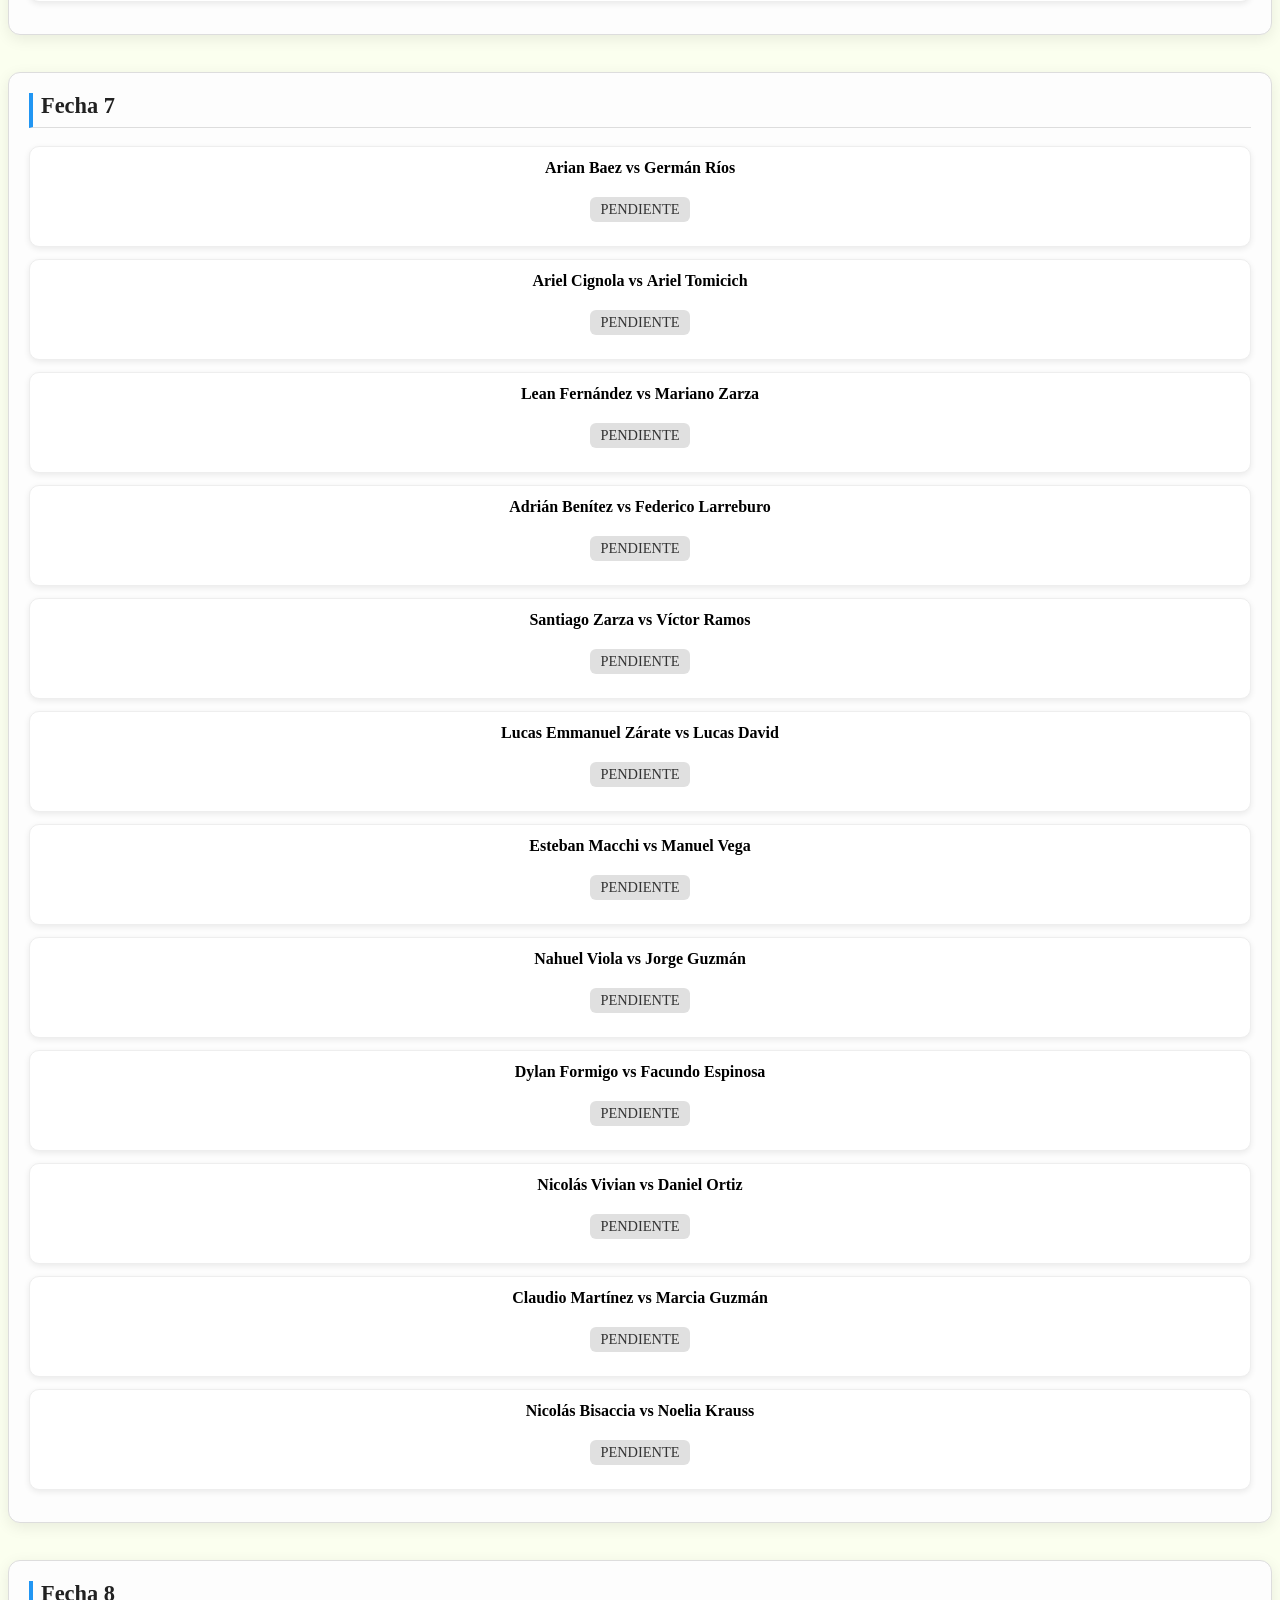
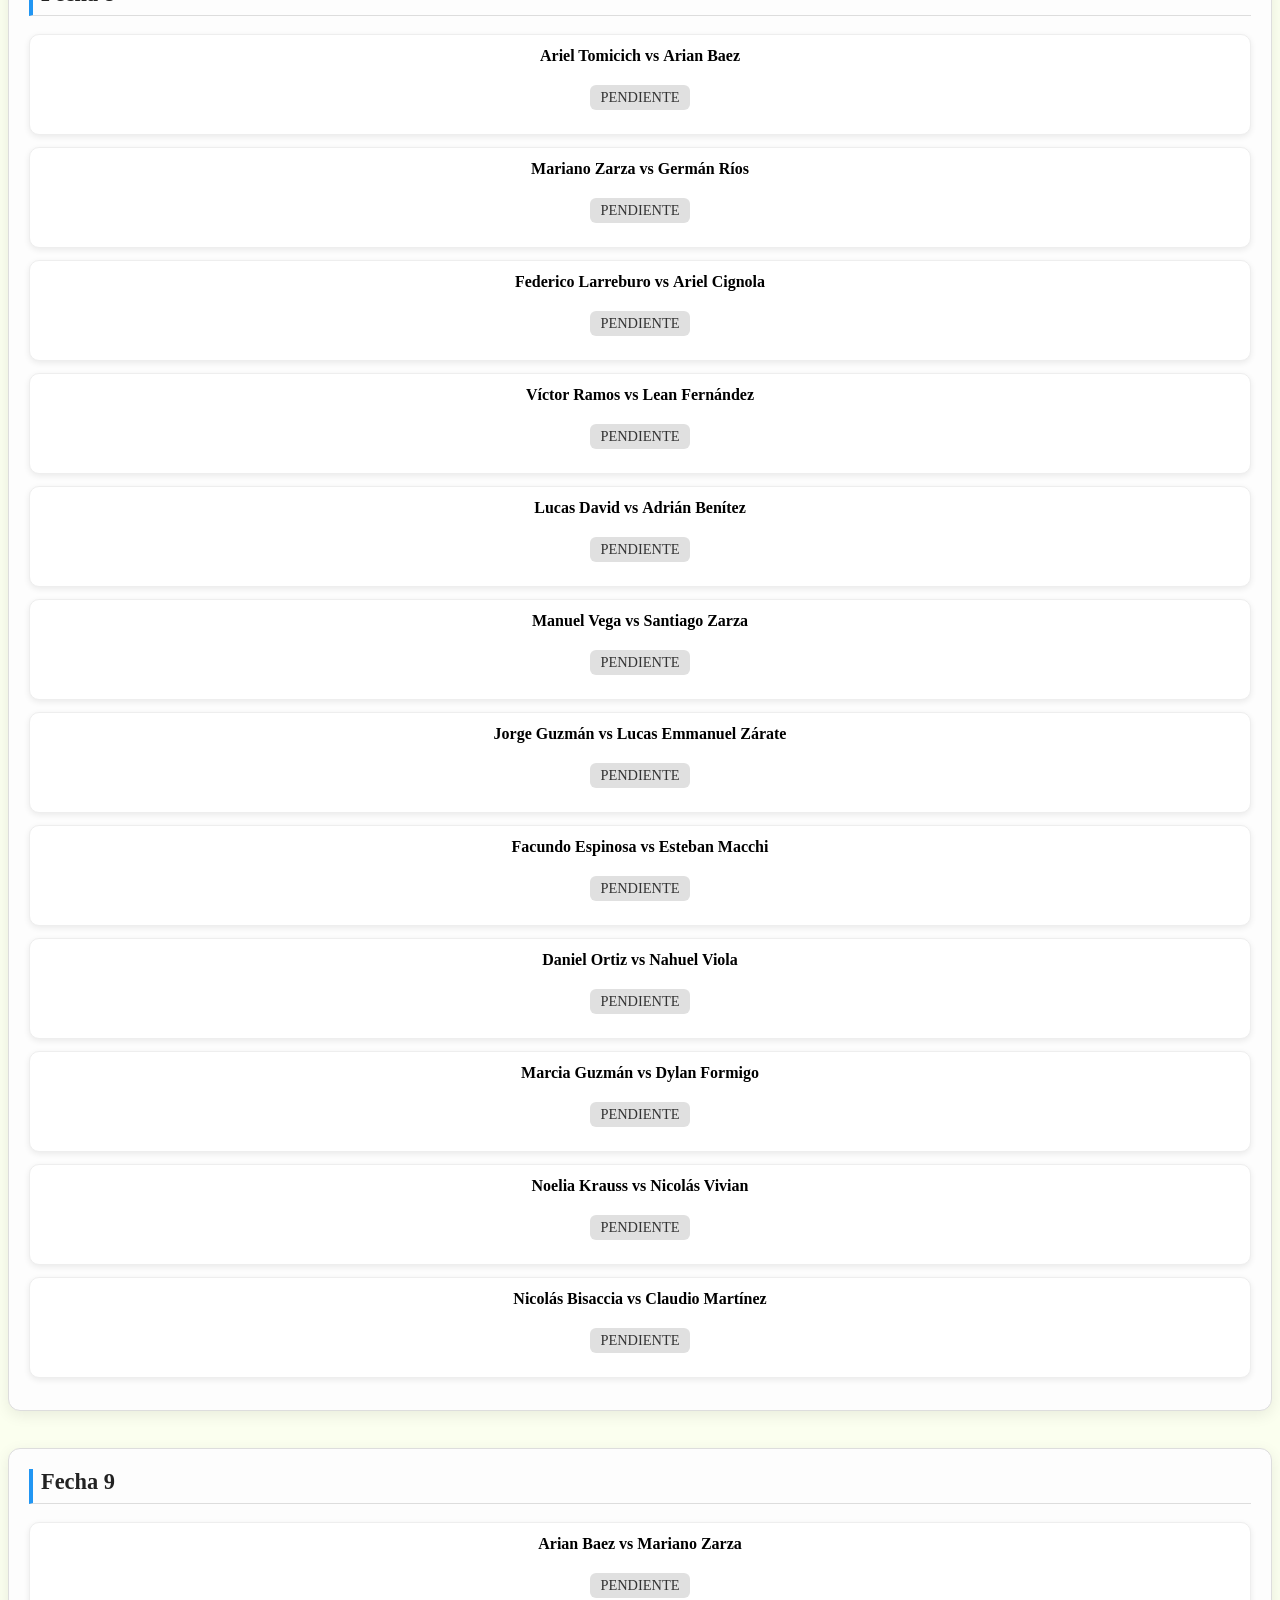
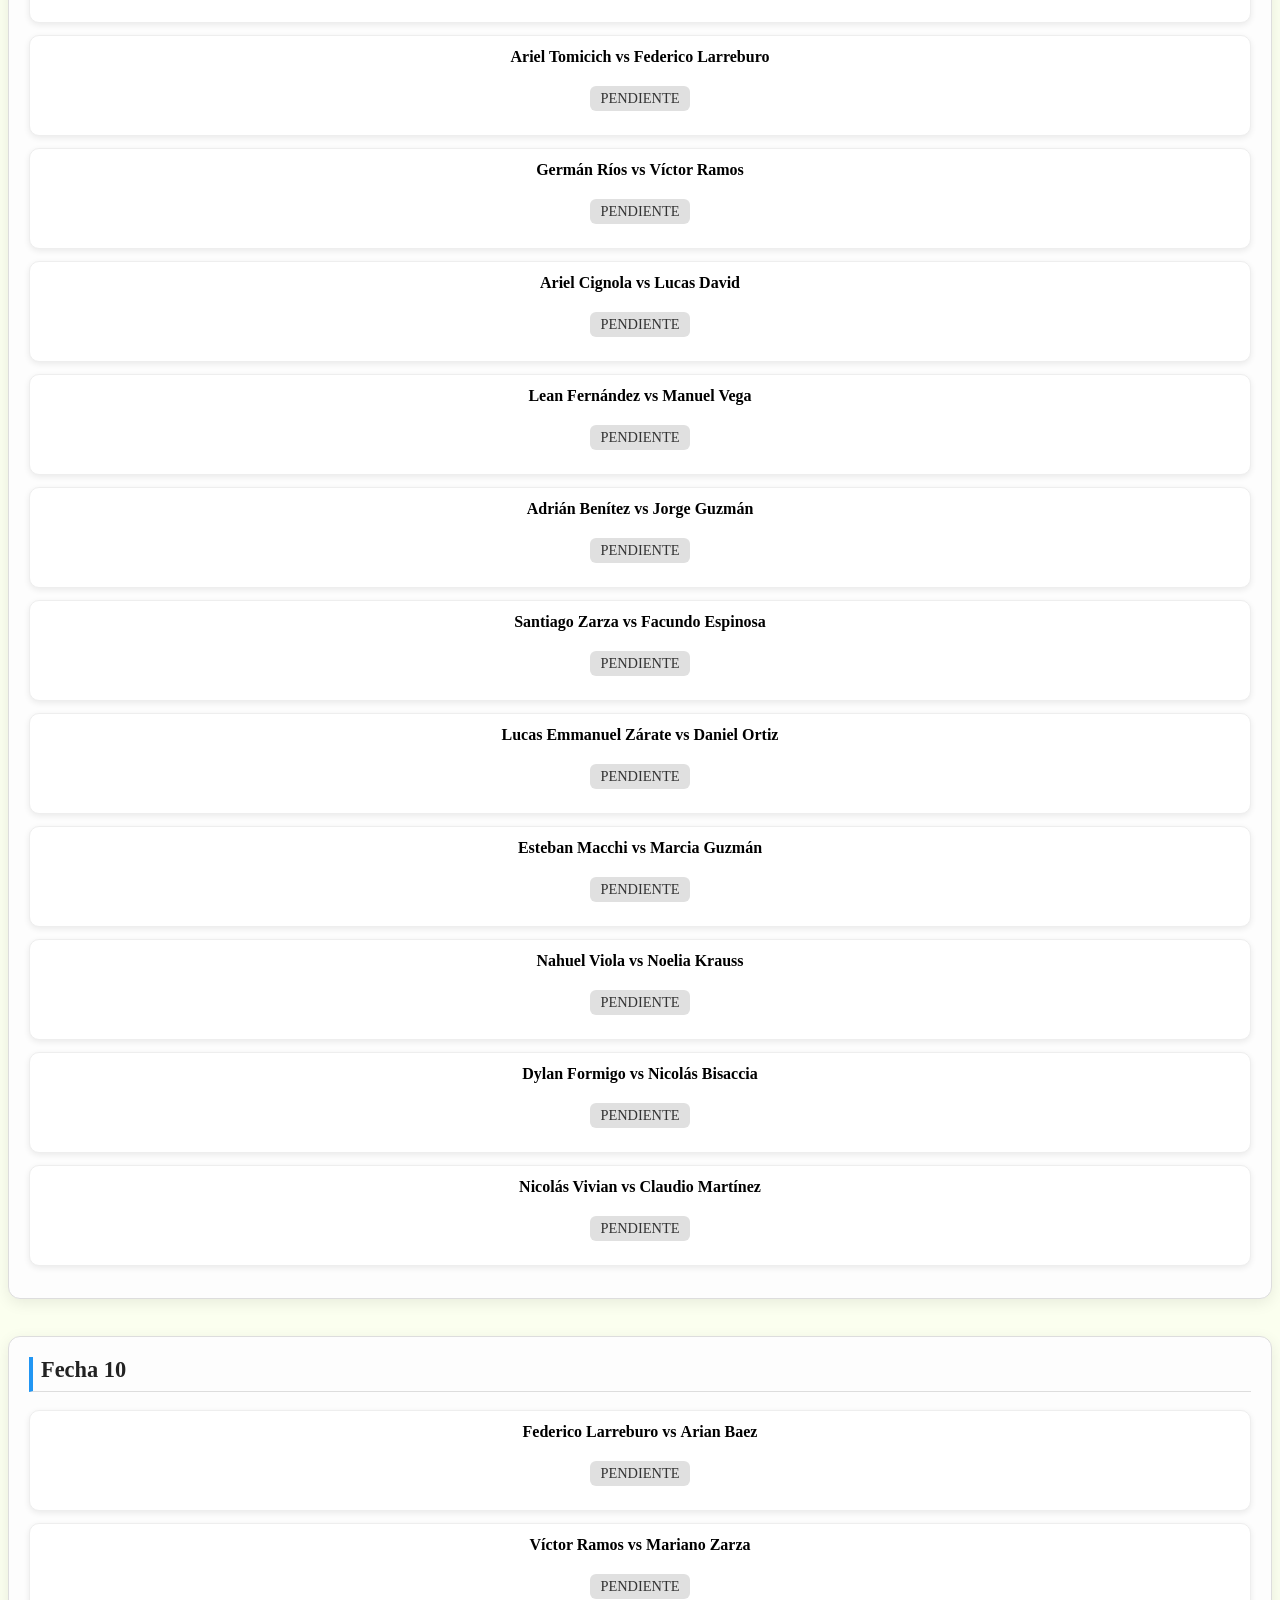
==== commit 7ebd9d29: "Cambios importantes" ====
--- a/index.html
+++ b/index.html
@@ -10,45 +10,69 @@
 </head>
 <body>
 
-    <h1>Torneo de Truco</h1>
+    <!-- <button onclick="reiniciarLimpio()">Reiniciar limpio</button>  -->
+    <header>
+        <nav class="navbar">
+            <div class="nav-left">
+            <h1>TORNEO DE TRUCO</h1>
+            </div>
+            <div class="nav-right">
+            <button id="btn-admin" onclick="activarAdmin()">Modo Admin</button>
+            <button onclick="reiniciarTorneo()">Reiniciar Torneo</button>
+            <a href="./pages/historial.html" class="nav-link">Historial de Fechas</a>
+            <a href="./pages/reglas.html" class="nav-link">Reglas</a>
+            </div>
+        </nav>
+    </header>
 
-    <button onclick="reiniciarTorneo()">Reiniciar Torneo</button>
-    <a href="./pages/historial.html" style="display:inline-block; margin-top:10px;">Ver Historial de Fechas</a>
+    <main>
+        <h2>Fecha Actual: <span id="fecha-num">1</span></h2>
+            <div id="fecha-info">
+            <span id="fecha-num"></span>
+            <span id="boton-siguiente-container"></span>
+            </div>
 
-    <h2>Fecha Actual: <span id="fecha-num">1</span></h2>
-    <div id="fecha-info">
-    <span id="fecha-num"></span>
-    <span id="boton-siguiente-container"></span>
-    </div>
+            <div id="partidos"></div>
 
-    <div id="partidos"></div>
-
-    <h2>Tabla de Posiciones</h2>
-    <table id="tabla">
-    <thead>
-        <tr>
-            <th>POS</th>
-            <th>Nombre</th>
-            <th>PJ</th>
-            <th>V</th>
-            <th>E</th>
-            <th>D</th>
-            <th>Pts</th>
-            <th>Bonus</th>
-            <th>Últimos 5 Partidos</th>
-        </tr>
-    </thead>
-    <tbody></tbody>
-    </table>
+            <h2>Tabla de Posiciones</h2>
+            <table id="tabla">
+            <thead>
+                <tr>
+                    <th>POS</th>
+                    <th>Nombre</th>
+                    <th>PJ</th>
+                    <th>V</th>
+                    <th>E</th>
+                    <th>D</th>
+                    <th>Pts</th>
+                    <th>Bonus</th>
+                    <th>Últimos 5 Partidos</th>
+                </tr>
+            </thead>
+            <tbody></tbody>
+            </table>
 
 
-    <h2>Fixture Completo</h2>
+            <h2>Fixture Completo</h2>
+
+            <label for="selector-fecha">Seleccionar Fecha:</label>
+            <select id="selector-fecha"></select>
+            <div id="fixture-completo"></div>
+            
+    </main>
+
+
     
-    <label for="selector-fecha">Seleccionar Fecha:</label>
-    <select id="selector-fecha"></select>
-    <div id="fixture-completo"></div>
-    
+    <footer>
+        <div class="footer-container">
+            <button onclick="exportarTorneo()">Exportar torneo</button>
 
+            <label class="import-btn">
+            Importar torneo
+            <input type="file" accept=".json" onchange="importarTorneo(this.files[0])" style="display:none;">
+            </label>
+        </div>
+</footer>
 <script src="./js/script.js"></script>
 </body>
 </html>
--- a/css/estilo.css
+++ b/css/estilo.css
@@ -401,4 +401,92 @@
   color: black;
 }
 
+.navbar {
+  display: flex;
+  justify-content: space-between;
+  align-items: center;
+  background-color: #1f1f1f;
+  padding: 10px 20px;
+  border-bottom: 3px solid #ffc107;
+}
+.navbar h1 {
+  color: #fff;
+  font-size: 1.5rem;
+  margin: 0;
+}
+.navbar .nav-right {
+  display: flex;
+  gap: 10px;
+}
+.navbar .nav-right button {
+  background-color: #ffc107;
+  border: none;
+  border-radius: 6px;
+  padding: 6px 12px;
+  cursor: pointer;
+  font-weight: bold;
+  color: #000;
+  transition: background-color 0.2s, transform 0.1s;
+}
+.navbar .nav-right button:hover {
+  background-color: #e0a800;
+  transform: scale(1.05);
+}
+.navbar .nav-right .nav-link {
+  display: inline-block;
+  text-decoration: none;
+  padding: 6px 12px;
+  border-radius: 6px;
+  background-color: #333;
+  color: #fff;
+  font-weight: bold;
+  transition: background-color 0.2s;
+}
+.navbar .nav-right .nav-link:hover {
+  background-color: #555;
+}
+
+footer {
+  background-color: #1f1f1f;
+  border-top: 3px solid #ffc107;
+  padding: 15px 20px;
+  position: relative;
+  bottom: 0;
+  width: 100%;
+}
+footer .footer-container {
+  display: flex;
+  justify-content: center;
+  gap: 15px;
+}
+footer .footer-container button, footer .footer-container .import-btn {
+  background-color: #ffc107;
+  border: none;
+  border-radius: 6px;
+  padding: 8px 16px;
+  cursor: pointer;
+  font-weight: bold;
+  color: #000;
+  transition: background-color 0.2s, transform 0.1s;
+}
+footer .footer-container button:hover, footer .footer-container .import-btn:hover {
+  background-color: #e0a800;
+  transform: scale(1.05);
+}
+footer .footer-container .import-btn {
+  display: inline-flex;
+  align-items: center;
+  justify-content: center;
+}
+
+footer {
+  position: sticky;
+  bottom: 0;
+}
+
+* {
+  padding: 0;
+  box-sizing: border-box;
+}
+
 /*# sourceMappingURL=estilo.css.map */
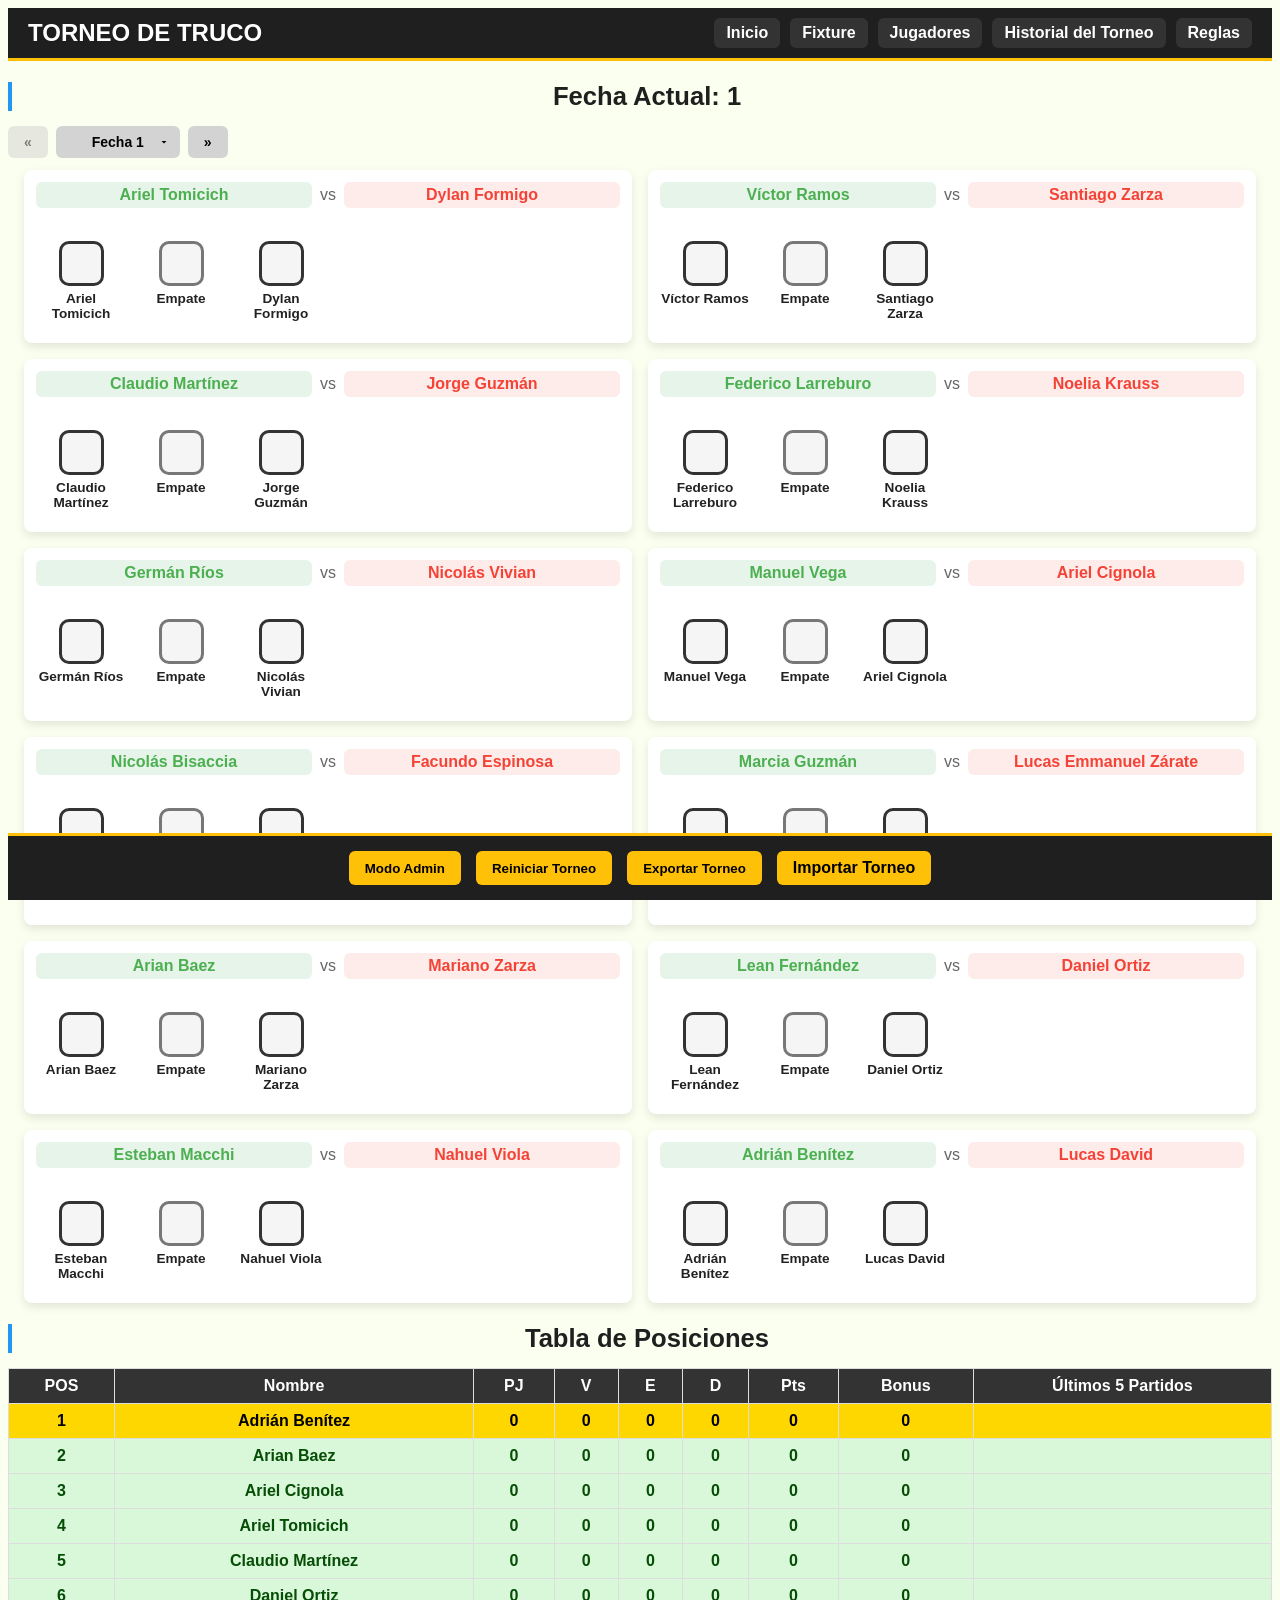
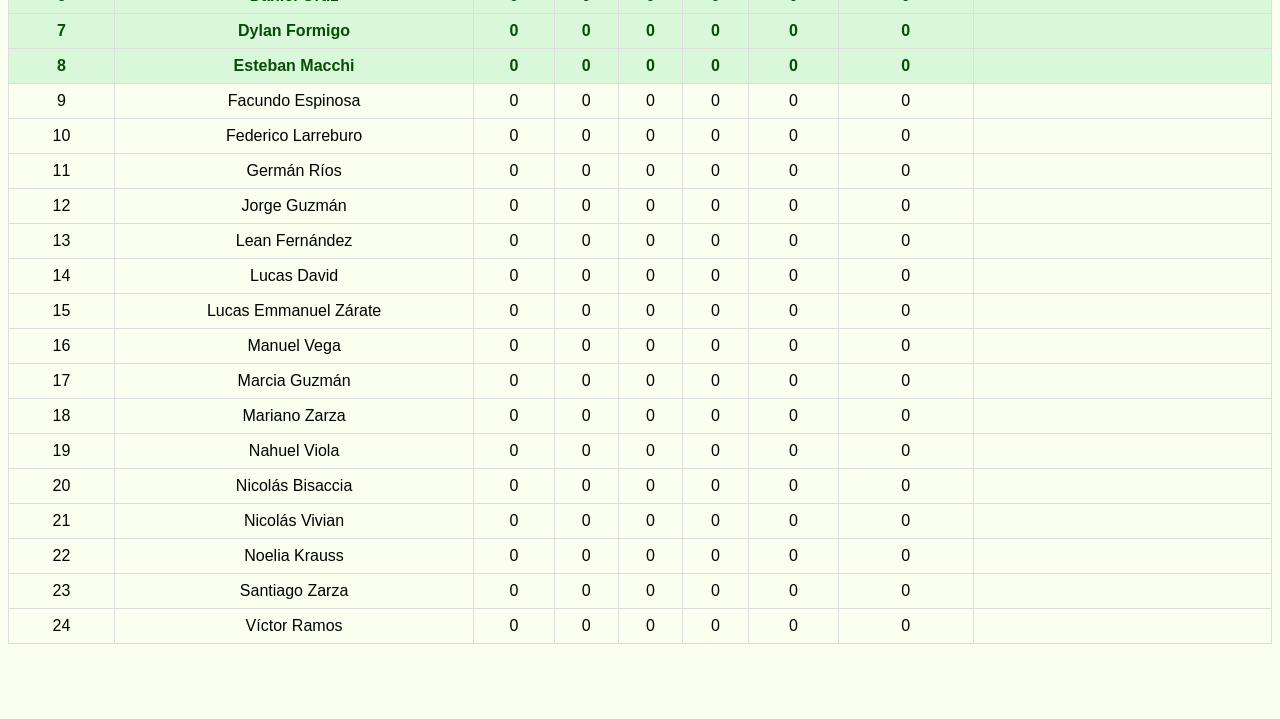
==== commit 5f46d0e1: "cambios finales" ====
--- a/index.html
+++ b/index.html
@@ -3,23 +3,24 @@
 <head>
     <meta charset="UTF-8">
     <meta name="viewport" content="width=device-width, initial-scale=1.0">
-    <link rel="shortcut icon" href="./fotos/favicon.ico" type="image/x-icon">
+    <link rel="shortcut icon" href="favicon.ico" type="image/x-icon">
     <link rel="stylesheet" href="./css/estilo.css">
     <meta name="description=" content="Torneo de truco">
     <title>Torneos de Truco</title>
 </head>
 <body>
-
-    <!-- <button onclick="reiniciarLimpio()">Reiniciar limpio</button>  -->
+ <!--
+    <button onclick="reiniciarLimpio()">Reiniciar limpio</button>  -->
     <header>
         <nav class="navbar">
             <div class="nav-left">
             <h1>TORNEO DE TRUCO</h1>
             </div>
             <div class="nav-right">
-            <button id="btn-admin" onclick="activarAdmin()">Modo Admin</button>
-            <button onclick="reiniciarTorneo()">Reiniciar Torneo</button>
-            <a href="./pages/historial.html" class="nav-link">Historial de Fechas</a>
+            <a href="./index.html" class="nav-link">Inicio</a>
+            <a href="./pages/fixture.html" class="nav-link">Fixture</a>
+            <a href="./pages/jugadores.html" class="nav-link">Jugadores</a>
+            <a href="./pages/historial.html" class="nav-link">Historial del Torneo</a>
             <a href="./pages/reglas.html" class="nav-link">Reglas</a>
             </div>
         </nav>
@@ -38,41 +39,36 @@
             <table id="tabla">
             <thead>
                 <tr>
-                    <th>POS</th>
-                    <th>Nombre</th>
-                    <th>PJ</th>
-                    <th>V</th>
-                    <th>E</th>
-                    <th>D</th>
-                    <th>Pts</th>
-                    <th>Bonus</th>
-                    <th>Últimos 5 Partidos</th>
-                </tr>
-            </thead>
-            <tbody></tbody>
-            </table>
+                <th>POS</th>
+                <th>Nombre</th>
+                <th>PJ</th>
+                <th>V</th>
+                <th>E</th>
+                <th>D</th>
+                <th>Pts</th>
+                <th>Bonus</th>
+                <th>Últimos 5 Partidos</th>
+            </tr>
+        </thead>
+        <tbody></tbody>
+        </table>
 
-
-            <h2>Fixture Completo</h2>
-
-            <label for="selector-fecha">Seleccionar Fecha:</label>
-            <select id="selector-fecha"></select>
-            <div id="fixture-completo"></div>
-            
     </main>
 
 
     
     <footer>
         <div class="footer-container">
-            <button onclick="exportarTorneo()">Exportar torneo</button>
+                        <button id="btn-admin" onclick="activarAdmin()">Modo Admin</button>
+            <button onclick="reiniciarTorneo()">Reiniciar Torneo</button>
+            <button onclick="exportarTorneo()">Exportar Torneo</button>
 
             <label class="import-btn">
-            Importar torneo
+            Importar Torneo
             <input type="file" accept=".json" onchange="importarTorneo(this.files[0])" style="display:none;">
             </label>
         </div>
-</footer>
+    </footer>
 <script src="./js/script.js"></script>
 </body>
 </html>
--- a/css/estilo.css
+++ b/css/estilo.css
@@ -1,3 +1,8 @@
+@charset "UTF-8";
+body {
+  font-family: Arial, sans-serif;
+}
+
 #tabla {
   width: 100%;
   border-collapse: collapse;
@@ -27,6 +32,30 @@
   background-color: #d9f7d9;
   font-weight: bold;
   color: #064d06;
+}
+
+.ultimos-v {
+  background-color: #4CAF50;
+  color: #fff;
+  padding: 2px 6px;
+  border-radius: 4px;
+  margin-right: 2px;
+}
+
+.ultimos-e {
+  background-color: #9E9E9E;
+  color: #fff;
+  padding: 2px 6px;
+  border-radius: 4px;
+  margin-right: 2px;
+}
+
+.ultimos-d {
+  background-color: #F44336;
+  color: #fff;
+  padding: 2px 6px;
+  border-radius: 4px;
+  margin-right: 2px;
 }
 
 /* FIXTURE COMPLETO */
@@ -36,6 +65,20 @@
   border-radius: 10px;
   padding: 15px;
   box-shadow: 0 3px 6px rgba(0, 0, 0, 0.08);
+}
+@media (max-width: 1024px) {
+  .fixture-fecha {
+    padding: 12px;
+    border-radius: 8px;
+  }
+}
+@media (max-width: 600px) {
+  .fixture-fecha {
+    padding: 10px;
+    border-radius: 6px;
+  }
+}
+.fixture-fecha {
   margin-bottom: 25px;
 }
 .fixture-fecha h3 {
@@ -167,6 +210,81 @@
   background: #1976d2;
 }
 
+/* -------------------------
+   FIXTURE COMPLETO - RESPONSIVE
+------------------------- */
+@media (max-width: 1024px) {
+  #fixture-completo {
+    gap: 20px;
+    margin-top: 12px;
+  }
+  #fixture-completo .fixture-fecha {
+    padding: 15px;
+  }
+  #fixture-completo .fixture-fecha h3 {
+    font-size: 1.2rem;
+    margin-bottom: 12px;
+  }
+  #fixture-completo .fixture-fecha .partido-item {
+    padding: 10px 12px;
+    gap: 6px;
+  }
+  #fixture-completo .fixture-fecha .partido-item .fila-equipos {
+    flex-direction: column;
+    font-size: 1rem;
+  }
+  #fixture-completo .fixture-fecha .partido-item .fila-equipos span {
+    text-align: center;
+    margin-bottom: 4px;
+  }
+  #fixture-completo .fixture-fecha .partido-item .fila-resultado {
+    flex-direction: column;
+    gap: 6px;
+  }
+  #fixture-completo .fixture-fecha .partido-item .fila-resultado .partido-estado {
+    font-size: 0.85rem;
+    padding: 3px 8px;
+  }
+  #fixture-completo .fixture-fecha .partido-item .fila-resultado .btn-detalles {
+    font-size: 0.8rem;
+    padding: 4px 10px;
+  }
+}
+@media (max-width: 600px) {
+  #fixture-completo {
+    gap: 15px;
+    margin-top: 10px;
+  }
+  #fixture-completo .fixture-fecha {
+    padding: 12px;
+  }
+  #fixture-completo .fixture-fecha h3 {
+    font-size: 1.1rem;
+    margin-bottom: 10px;
+  }
+  #fixture-completo .fixture-fecha .partido-item {
+    padding: 8px 10px;
+    gap: 5px;
+  }
+  #fixture-completo .fixture-fecha .partido-item .fila-equipos {
+    font-size: 0.95rem;
+  }
+  #fixture-completo .fixture-fecha .partido-item .fila-equipos span {
+    font-size: 0.9rem;
+  }
+  #fixture-completo .fixture-fecha .partido-item .fila-resultado {
+    flex-direction: column;
+    font-size: 0.9rem;
+  }
+  #fixture-completo .fixture-fecha .partido-item .fila-resultado .partido-estado {
+    font-size: 0.8rem;
+    padding: 2px 6px;
+  }
+  #fixture-completo .fixture-fecha .partido-item .fila-resultado .btn-detalles {
+    font-size: 0.75rem;
+    padding: 3px 8px;
+  }
+}
 .partidos-container {
   display: grid;
   grid-template-columns: repeat(2, 1fr);
@@ -313,6 +431,43 @@
   color: #333;
 }
 
+/* -------------------------
+   ESTILOS RESPONSIVE
+------------------------- */
+@media (max-width: 1024px) {
+  #fixture-completo h3 {
+    font-size: 1rem;
+  }
+  #fixture-completo .partido-item,
+  #partidos .partido {
+    flex-direction: column;
+    align-items: flex-start;
+  }
+  #fixture-completo .fila-jugadores span,
+  #fixture-completo .fila-resultado span {
+    display: block;
+    margin-bottom: 4px;
+  }
+}
+@media (max-width: 600px) {
+  #fixture-completo {
+    margin-top: 8px;
+  }
+  #fixture-completo h3 {
+    font-size: 0.95rem;
+  }
+  #fixture-completo .partido-item {
+    padding: 6px 4px;
+    font-size: 0.9rem;
+  }
+  #fixture-completo .fila-jugadores span,
+  #fixture-completo .fila-resultado span {
+    font-size: 0.85rem;
+  }
+  #partidos .partido {
+    font-size: 0.9rem;
+  }
+}
 body {
   background-color: rgba(251, 255, 236, 0.822);
 }
@@ -401,6 +556,9 @@
   color: black;
 }
 
+/* -------------------------
+   NAVBAR - RESPONSIVE
+------------------------- */
 .navbar {
   display: flex;
   justify-content: space-between;
@@ -445,7 +603,53 @@
 .navbar .nav-right .nav-link:hover {
   background-color: #555;
 }
-
+.navbar {
+  /* Tablets */
+}
+@media (max-width: 1024px) {
+  .navbar {
+    padding: 8px 16px;
+  }
+  .navbar h1 {
+    font-size: 1.3rem;
+  }
+  .navbar .nav-right {
+    gap: 8px;
+  }
+  .navbar .nav-right button, .navbar .nav-right .nav-link {
+    padding: 5px 10px;
+    font-size: 0.95rem;
+  }
+}
+.navbar {
+  /* Celulares */
+}
+@media (max-width: 600px) {
+  .navbar {
+    flex-direction: column;
+    align-items: flex-start;
+    gap: 8px;
+    padding: 8px 12px;
+  }
+  .navbar h1 {
+    font-size: 1.2rem;
+  }
+  .navbar .nav-right {
+    width: 100%;
+    flex-wrap: wrap;
+    gap: 6px;
+  }
+  .navbar .nav-right button, .navbar .nav-right .nav-link {
+    width: 100%;
+    text-align: center;
+    padding: 6px 0;
+    font-size: 0.9rem;
+  }
+}
+
+/* -------------------------
+   FOOTER - RESPONSIVE
+------------------------- */
 footer {
   background-color: #1f1f1f;
   border-top: 3px solid #ffc107;
@@ -458,6 +662,7 @@
   display: flex;
   justify-content: center;
   gap: 15px;
+  flex-wrap: wrap;
 }
 footer .footer-container button, footer .footer-container .import-btn {
   background-color: #ffc107;
@@ -478,6 +683,32 @@
   align-items: center;
   justify-content: center;
 }
+@media (max-width: 1024px) {
+  footer {
+    padding: 12px 16px;
+  }
+  footer .footer-container {
+    gap: 12px;
+  }
+  footer .footer-container button, footer .footer-container .import-btn {
+    padding: 7px 14px;
+    font-size: 0.95rem;
+  }
+}
+@media (max-width: 600px) {
+  footer {
+    padding: 10px 12px;
+  }
+  footer .footer-container {
+    flex-direction: column;
+    gap: 10px;
+  }
+  footer .footer-container button, footer .footer-container .import-btn {
+    width: 100%;
+    padding: 8px 0;
+    font-size: 0.9rem;
+  }
+}
 
 footer {
   position: sticky;
@@ -489,4 +720,279 @@
   box-sizing: border-box;
 }
 
+.modal {
+  display: none;
+  position: fixed;
+  top: 0;
+  left: 0;
+  width: 100%;
+  height: 100%;
+  background: rgba(0, 0, 0, 0.6);
+  justify-content: center;
+  align-items: center;
+}
+
+.modal-content {
+  background: #fff;
+  padding: 20px;
+  width: 400px;
+  border-radius: 10px;
+}
+
+.cerrar {
+  float: right;
+  font-size: 25px;
+  cursor: pointer;
+}
+
+.jugadores-grid {
+  display: grid;
+  grid-template-columns: repeat(4, 1fr);
+  gap: 10px;
+}
+
+.jugador-item {
+  padding: 10px;
+  background: #eee;
+  text-align: center;
+  cursor: pointer;
+  border-radius: 6px;
+  font-weight: bold;
+}
+
+.jugador-item:hover {
+  background: #ccc;
+}
+
+/* GRID DE JUGADORES */
+.jugadores-grid {
+  display: grid;
+  grid-template-columns: repeat(auto-fill, minmax(180px, 1fr));
+  gap: 15px;
+  margin-top: 20px;
+}
+
+.jugador-btn {
+  padding: 12px 15px;
+  border-radius: 10px;
+  background: #f5f5f5;
+  border: 2px solid #ddd;
+  cursor: pointer;
+  font-weight: 700;
+  text-align: center;
+  transition: 0.2s;
+  color: #333;
+}
+
+.jugador-btn:hover {
+  background: #e8e8e8;
+  border-color: #bdbdbd;
+  transform: scale(1.02);
+}
+
+/* MODAL */
+.modal {
+  display: none;
+  position: fixed;
+  inset: 0;
+  background: rgba(0, 0, 0, 0.65);
+  justify-content: center;
+  align-items: center;
+  z-index: 999;
+}
+
+.modal-content {
+  background: #fff;
+  width: 500px;
+  max-height: 80vh;
+  overflow-y: auto;
+  border-radius: 14px;
+  padding: 20px 25px;
+  position: relative;
+  box-shadow: 0 0 15px rgba(0, 0, 0, 0.25);
+}
+
+.cerrar {
+  font-size: 26px;
+  font-weight: bold;
+  position: absolute;
+  top: 12px;
+  right: 18px;
+  cursor: pointer;
+  color: #666;
+}
+
+#modal-nombre {
+  text-align: center;
+  margin-bottom: 15px;
+  font-size: 24px;
+}
+
+.partido-h-linea {
+  display: flex;
+  justify-content: space-between;
+  padding: 10px 0;
+  border-bottom: 1px solid #ececec;
+}
+
+.partido-h-linea:last-child {
+  border-bottom: none;
+}
+
+.resultado-badge {
+  padding: 4px 10px;
+  border-radius: 8px;
+  color: white;
+  font-weight: bold;
+  font-size: 14px;
+}
+
+.badge-v {
+  background-color: #4CAF50 !important;
+}
+
+.badge-d {
+  background-color: #f44336 !important;
+}
+
+.badge-e {
+  background-color: #9E9E9E !important;
+}
+
+/* FILTROS */
+.filtros-container {
+  display: flex;
+  gap: 10px;
+  margin-bottom: 15px;
+  justify-content: center;
+}
+
+.filtro-btn {
+  padding: 6px 12px;
+  background: #eee;
+  border: 1px solid #ccc;
+  cursor: pointer;
+  border-radius: 8px;
+  transition: 0.2s;
+}
+
+.filtro-btn:hover {
+  background: #ddd;
+}
+
+.filtro-btn.activo {
+  background: #333;
+  color: #fff;
+}
+
+/* Líneas de historial */
+.partido-h-linea {
+  display: flex;
+  justify-content: space-between;
+  align-items: center;
+  padding: 10px 4px;
+  border-bottom: 1px solid #efefef;
+}
+
+/* BADGES ya están definidos: badge-v, badge-d, badge-e */
+.badge-v {
+  background-color: #4CAF50;
+  color: white;
+  padding: 2px 6px;
+  border-radius: 4px;
+}
+
+.badge-d {
+  background-color: #F44336;
+  color: white;
+  padding: 2px 6px;
+  border-radius: 4px;
+}
+
+.badge-e {
+  background-color: #9E9E9E;
+  color: white;
+  padding: 2px 6px;
+  border-radius: 4px;
+}
+
+.jugador-btn {
+  margin: 5px;
+  padding: 8px 12px;
+  cursor: pointer;
+}
+
+.partido-h-linea {
+  display: flex;
+  justify-content: space-between;
+  margin: 4px 0;
+}
+
+.filtro-btn {
+  margin: 0 5px;
+  padding: 5px 10px;
+  cursor: pointer;
+}
+
+.filtro-btn.activo {
+  font-weight: bold;
+  text-decoration: underline;
+}
+
+/* Contenedor principal */
+.reglas-container {
+  background-color: #f9f9f9;
+  border-radius: 8px;
+  padding: 20px;
+  max-width: 800px;
+  margin: 0 auto;
+  box-shadow: 0 4px 12px rgba(0, 0, 0, 0.1);
+}
+
+h2 {
+  text-align: center;
+  color: #1f1f1f;
+  font-size: 1.6rem;
+  margin-bottom: 15px;
+  font-weight: 600;
+}
+
+.intro {
+  font-size: 1rem;
+  line-height: 1.6;
+  color: #333;
+  margin-bottom: 20px;
+  text-align: justify;
+}
+
+/* Lista de reglas */
+.reglas-lista {
+  list-style-type: decimal;
+  padding-left: 20px;
+  font-size: 1rem;
+  line-height: 1.7;
+  color: #444;
+}
+
+.reglas-lista li {
+  margin-bottom: 12px;
+}
+
+.reglas-lista li strong {
+  color: #e94e77;
+  font-weight: 700;
+}
+
+.nota {
+  font-size: 1rem;
+  font-style: italic;
+  color: #666;
+  margin-top: 20px;
+  text-align: center;
+  background-color: #e9f7ef;
+  padding: 10px;
+  border-left: 4px solid #e94e77;
+  border-radius: 4px;
+}
+
 /*# sourceMappingURL=estilo.css.map */
